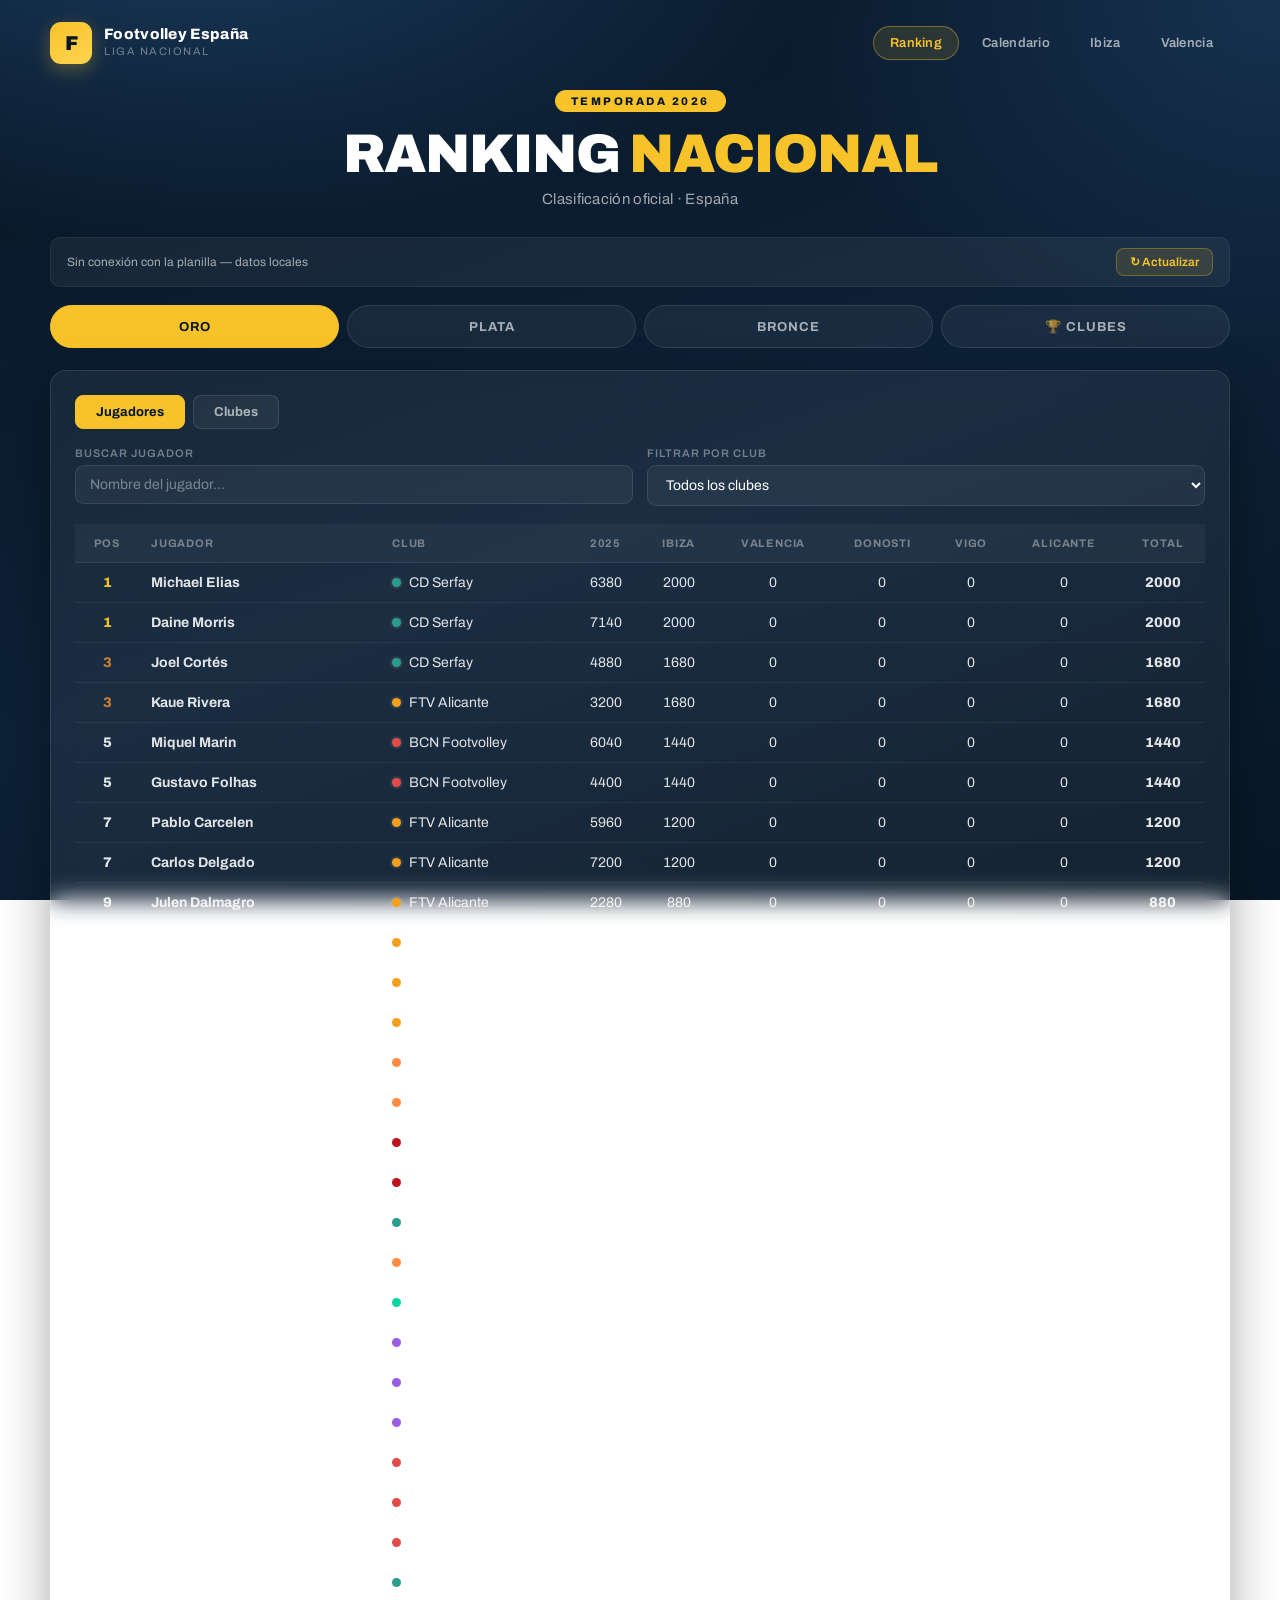
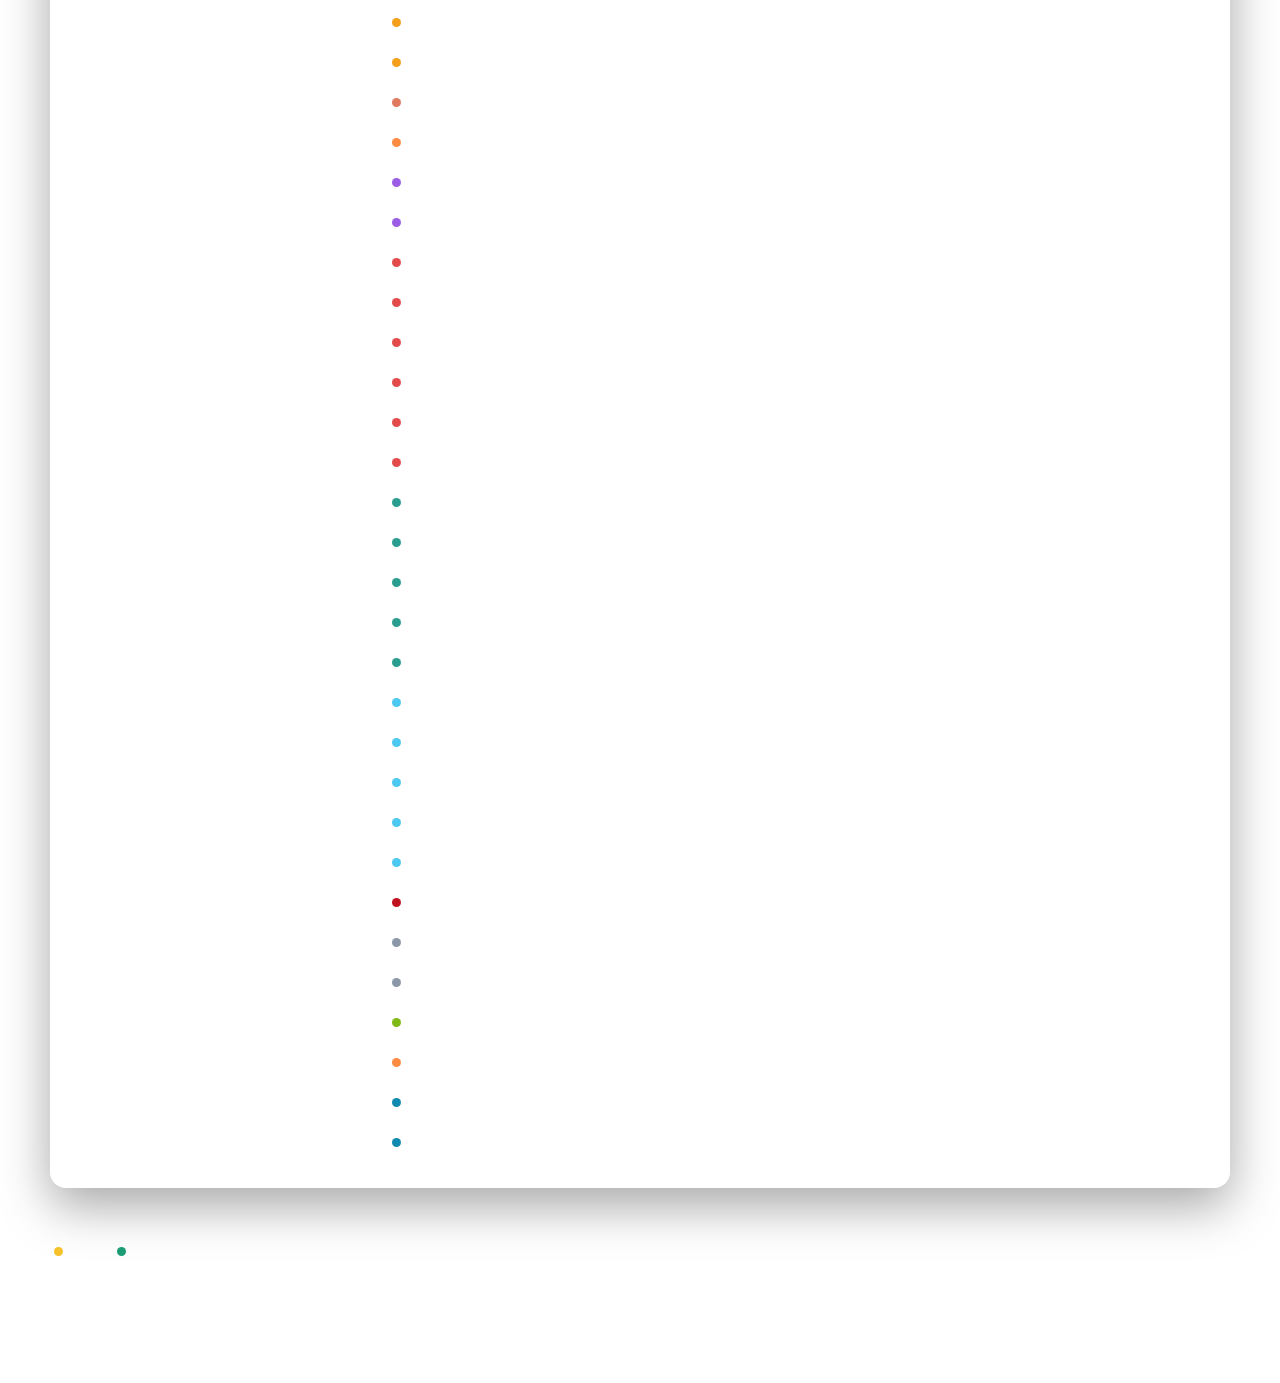
==== index.html @ 0c23dee2 "Add files via upload" ====
<!DOCTYPE html>
<html lang="es">
<head>
    <meta charset="UTF-8">
    <meta name="viewport" content="width=device-width, initial-scale=1.0">
    <title>Ranking 2026 · Liga Nacional de Footvolley España</title>
    <meta name="description" content="Ranking oficial 2026 de la Liga Nacional de Footvolley España. Categorías Oro, Plata, Bronce y Femenino, por jugador y por club.">

    <link rel="icon" type="image/svg+xml" href="favicon.svg">

    <!-- Open Graph / compartilhamento (WhatsApp, redes) -->
    <meta property="og:type" content="website">
    <meta property="og:site_name" content="Liga Nacional de Footvolley España">
    <meta property="og:title" content="Ranking 2026 · Liga Nacional de Footvolley España">
    <meta property="og:description" content="Clasificación nacional 2026 — Oro, Plata, Bronce y Femenino.">
    <meta property="og:url" content="https://ranking-footvolley-espana.vercel.app/">
    <meta property="og:image" content="https://ranking-footvolley-espana.vercel.app/logo.png">
    <meta name="twitter:card" content="summary_large_image">

    <link rel="stylesheet" href="styles.css">
    <style>
        .hidden { display: none !important; }
        tr.sube { background: rgba(29,158,117,0.10); }
        tr.sube td.pos::after { content: ' ↑'; color: #8fe3c6; font-size: 0.8em; }
    </style>

    <!-- Google Analytics (GA4): troque G-XXXXXXXXXX pelo seu ID e descomente
    <script async src="https://www.googletagmanager.com/gtag/js?id=G-XXXXXXXXXX"></script>
    <script>window.dataLayer=window.dataLayer||[];function gtag(){dataLayer.push(arguments);}gtag('js',new Date());gtag('config','G-XXXXXXXXXX');</script>
    -->
</head>
<body>
    <div class="container">

        <div class="topbar">
            <a href="index.html" class="brand">
                <img src="logo.png" alt="Footvolley España" onerror="this.outerHTML='<span class=\'brand-mark\'>F</span>'">
                <span class="brand-text"><b>Footvolley España</b><span>Liga Nacional</span></span>
            </a>
            <nav class="nav">
                <a href="index.html" class="active">Ranking</a>
                <a href="calendario.html">Calendario</a>
                <a href="etapa_ibiza.html">Ibiza</a>
                <a href="etapa_alboraya.html">Valencia</a>
            </nav>
        </div>

        <div class="hero">
            <span class="eyebrow">Temporada 2026</span>
            <h1>Ranking <span class="accent">Nacional</span></h1>
            <p class="sub">Clasificación oficial · España</p>
        </div>

        <div class="update-bar">
            <span id="last-update">Cargando datos…</span>
            <button class="refresh-btn" onclick="loadData()">↻ Actualizar</button>
        </div>

        <div class="tabs">
            <button class="tab active" data-category="oro">Oro</button>
            <button class="tab" data-category="plata">Plata</button>
            <button class="tab" data-category="bronce">Bronce</button>
            <button class="tab" data-category="clubes">🏆 Clubes</button>
        </div>

        <div class="card">
            <div class="view-toggle">
                <button class="view-btn active" data-view="players">Jugadores</button>
                <button class="view-btn" data-view="clubs">Clubes</button>
            </div>

            <div class="filters" id="player-filters">
                <div class="filter-group">
                    <label>Buscar jugador</label>
                    <input type="text" id="search-player" class="input" placeholder="Nombre del jugador...">
                </div>
                <div class="filter-group">
                    <label>Filtrar por club</label>
                    <select id="filter-club" class="input"><option value="">Todos los clubes</option></select>
                </div>
            </div>

            <div id="players-view" style="overflow-x:auto;">
                <table class="rank-table" id="ranking-table">
                    <thead>
                        <tr>
                            <th class="num">Pos</th>
                            <th class="sortable" data-sort="name">Jugador</th>
                            <th class="sortable" data-sort="club">Club</th>
                            <th class="sortable num" data-sort="points_2025">2025</th>
                            <th class="sortable num etapa-col" data-sort="etapa_1">Ibiza</th>
                            <th class="sortable num etapa-col" data-sort="etapa_2">Valencia</th>
                            <th class="sortable num etapa-col" data-sort="etapa_3">Donosti</th>
                            <th class="sortable num etapa-col" data-sort="etapa_4">Vigo</th>
                            <th class="sortable num etapa-col" data-sort="etapa_5">Alicante</th>
                            <th class="sortable num" data-sort="total">Total</th>
                        </tr>
                    </thead>
                    <tbody id="ranking-body"></tbody>
                </table>
                <div id="no-results" class="empty-note hidden">No se encontraron resultados</div>
            </div>

            <div id="clubs-view" class="hidden"><div id="clubs-list"></div></div>

            <div id="campeon-view" style="display:none;">
                <div class="format-note">🏆 <b>Clasificación de Clubes 2026</b> · El campeón absoluto queda <b>exento de cuota</b> la próxima temporada.</div>
                <div id="campeon-content" style="overflow-x:auto;"></div>
                <div class="format-note" style="margin-top:14px;font-size:12px;">
                    <b>Puntuación:</b> 1) los 3 mejores jugadores por club y categoría · 2) MVP de cada etapa: 880 pts · 3) club con mayor participación femenina: 740 pts.
                </div>
            </div>

            <div id="historia-view" style="display:none;">
                <div class="format-note">📁 <b>Ranking Histórico 2025</b> · Temporada encerrada, solo para consulta.</div>
                <div id="historia-tabs" style="display:flex; gap:8px; margin-bottom:16px; flex-wrap:wrap;"></div>
                <div id="historia-content" style="overflow-x:auto;"></div>
            </div>
        </div>
    </div>

    <footer class="site-footer">
        <div class="legend">
            <span><span class="club-dot" style="background:var(--gold)"></span> Top 3</span>
            <span><span class="club-dot" style="background:#1d9e75"></span> Zona de ascenso ↑</span>
            <span><b>Total</b> = mejores resultados de la temporada 2026</span>
        </div>
        <div><b>Ascensos:</b> en Plata suben los 6 primeros a Oro · en Bronce suben los 8 primeros a Plata.</div>
        <div><b>Desempate:</b> a igualdad de puntos se ordena por total acumulado de la temporada.</div>
        Liga Nacional de Footvolley España · Temporada 2026
        · <a href="#" onclick="openHistoria(); return false;" style="color:var(--faint);text-decoration:underline;">Ranking histórico 2025</a>
    </footer>

    <script src="liga.js"></script>
    <script>
        let rankingData = {}, rankingData2025 = {};
        let currentCategory = 'oro', currentView = 'players';
        let currentSort = { field: 'total', ascending: false };

        // Histórico 2025 — temporada encerrada, lido do arquivo local (fixo e confiável)
        fetch('ranking_data_2025.json').then(r => r.json()).then(d => { rankingData2025 = d; }).catch(() => { rankingData2025 = {}; });

        // Cuántos suben de categoría (zona de promoción destacada)
        const SUBEN = { oro: 0, plata: 6, bronce: 8, femenino: 0 };

        // ============================================================
        // CLASIFICACIÓN DE CLUBES 2026 — bônus manuais (editar aqui)
        //  • mvp: um item por etapa. Cada MVP da 880 pts ao seu clube.
        //  • femClub: clube com maior participación femenina (740 pts).
        // O nome do clube deve ser EXATAMENTE igual ao do ranking.
        // ============================================================
        const CLUB_BONUS = {
            mvp: [
                { etapa: 'Ibiza',    club: 'CD Serfay' },     // MVP: Daine Morris
                { etapa: 'Valencia', club: 'FTV Alicante' },  // MVP: Kaue Rivera
            ],
            femClub: '' // sin participación femenina todavía
        };

        // ============================================================
        // URLs do Google Sheets (CSV publicado) — um gid por aba.
        // Para atualizar o ranking: basta editar a planilha publicada.
        // ============================================================
        const RANKING_URLS = {
            oro:    'https://docs.google.com/spreadsheets/d/e/2PACX-1vTMUZDOF0F4IDNirZtclyAjBizlblxKKEXin0mf7K7ziReAVSEVlCnO_tZVEaI6USxJ1HDZnssuDt9I/pub?gid=0&single=true&output=csv',
            plata:  'https://docs.google.com/spreadsheets/d/e/2PACX-1vTMUZDOF0F4IDNirZtclyAjBizlblxKKEXin0mf7K7ziReAVSEVlCnO_tZVEaI6USxJ1HDZnssuDt9I/pub?gid=875231887&single=true&output=csv',
            bronce: 'https://docs.google.com/spreadsheets/d/e/2PACX-1vTMUZDOF0F4IDNirZtclyAjBizlblxKKEXin0mf7K7ziReAVSEVlCnO_tZVEaI6USxJ1HDZnssuDt9I/pub?gid=581412827&single=true&output=csv'
        };

        const num = v => { v = (v || '').toString().replace(/[^\d.-]/g, ''); return v ? parseFloat(v) : 0; };

        // CSV de uma categoria -> lista de jogadores (usa splitLine de liga.js)
        function csvToPlayers(text) {
            const lines = text.split(/\r?\n/);
            const hi = lines.findIndex(l => splitLine(l).some(c => c.toLowerCase() === 'jugador'));
            if (hi === -1) return [];
            const head = splitLine(lines[hi]);
            const col = n => head.findIndex(h => h.toLowerCase() === n.toLowerCase());
            const ci = {
                name: col('Jugador'), club: col('Club'),
                p25: head.findIndex(h => /puntos/i.test(h)),
                e1: col('I Etapa'), e2: col('II Etapa'), e3: col('III Etapa'),
                e4: col('IV Etapa'), e5: col('V Etapa'), total: col('Total')
            };
            const players = [];
            for (let i = hi + 1; i < lines.length; i++) {
                const r = splitLine(lines[i]);
                const name = (r[ci.name] || '').trim();
                if (!name) continue;
                const et = [ci.e1, ci.e2, ci.e3, ci.e4, ci.e5].map(c => c >= 0 ? num(r[c]) : 0);
                let total = ci.total >= 0 ? num(r[ci.total]) : 0;
                if (!total) total = et.reduce((a, b) => a + b, 0);
                players.push({
                    name, club: (r[ci.club] || '').trim(),
                    points_2025: ci.p25 >= 0 ? num(r[ci.p25]) : 0,
                    etapa_1: et[0], etapa_2: et[1], etapa_3: et[2], etapa_4: et[3], etapa_5: et[4],
                    total
                });
            }
            players.sort((a, b) => b.total - a.total);
            players.forEach((p, i) => p.position = i + 1);
            return players;
        }

        // Ranking de clubes (só pontos das etapas 2026, via Total)
        function buildClubs(players) {
            const map = {};
            players.forEach(p => {
                if (!p.club) return;
                (map[p.club] = map[p.club] || { name: p.club, points: 0, players: 0 });
                map[p.club].points += p.total; map[p.club].players += 1;
            });
            const arr = Object.values(map).sort((a, b) => b.points - a.points);
            arr.forEach((c, i) => c.position = i + 1);
            return arr;
        }

        async function loadData() {
            const upd = document.getElementById('last-update');
            upd.textContent = 'Actualizando…';
            const local = await fetch('ranking_data.json').then(r => r.json()).catch(() => ({}));
            const data = { club_rankings: {} };
            // Femenino: do arquivo local (sem etapa nesta temporada)
            data.femenino = local.femenino || [];
            data.club_rankings.femenino = (local.club_rankings || {}).femenino || [];

            const cats = Object.keys(RANKING_URLS);
            const res = await Promise.all(cats.map(cat =>
                fetch(RANKING_URLS[cat]).then(r => r.text())
                    .then(txt => ({ cat, players: csvToPlayers(txt) }))
                    .catch(() => ({ cat, players: null }))
            ));
            res.forEach(({ cat, players }) => {
                if (players && players.length) {
                    data[cat] = players;
                    data.club_rankings[cat] = buildClubs(players);
                } else { // fallback ao JSON local se a planilha falhar
                    data[cat] = local[cat] || [];
                    data.club_rankings[cat] = (local.club_rankings || {})[cat] || [];
                }
            });

            rankingData = data;
            if (currentCategory === 'clubes') showCampeon();
            else if (currentCategory !== 'historia') updateView();
            const allFailed = res.every(r => !r.players);
            upd.textContent = allFailed
                ? 'Sin conexión con la planilla — datos locales'
                : 'Actualizado: ' + new Date().toLocaleTimeString('es-ES', { hour: '2-digit', minute: '2-digit' });
        }

        loadData(); // carrega uma vez ao abrir; use ↻ para forçar atualización

        document.querySelectorAll('.tab').forEach(tab => {
            tab.addEventListener('click', () => {
                document.querySelectorAll('.tab').forEach(t => t.classList.remove('active'));
                tab.classList.add('active');
                currentCategory = tab.dataset.category;
                document.getElementById('historia-view').style.display = 'none';
                if (currentCategory === 'clubes') { showCampeon(); }
                else {
                    document.getElementById('campeon-view').style.display = 'none';
                    document.querySelector('.view-toggle').style.display = 'flex';
                    updateView();
                }
            });
        });

        document.querySelectorAll('.view-btn').forEach(btn => {
            btn.addEventListener('click', () => {
                document.querySelectorAll('.view-btn').forEach(b => b.classList.remove('active'));
                btn.classList.add('active');
                currentView = btn.dataset.view;
                updateView();
            });
        });

        document.getElementById('search-player').addEventListener('input', updatePlayersView);
        document.getElementById('filter-club').addEventListener('change', updatePlayersView);
        document.querySelectorAll('th.sortable').forEach(th => {
            th.addEventListener('click', () => {
                const f = th.dataset.sort;
                if (currentSort.field === f) currentSort.ascending = !currentSort.ascending;
                else { currentSort.field = f; currentSort.ascending = false; }
                updatePlayersView();
            });
        });

        function updateView() {
            document.getElementById('historia-view').style.display = 'none';
            document.getElementById('campeon-view').style.display = 'none';
            if (currentView === 'players') {
                document.getElementById('players-view').classList.remove('hidden');
                document.getElementById('clubs-view').classList.add('hidden');
                document.getElementById('player-filters').style.display = 'flex';
                updateClubFilter(); updatePlayersView();
            } else {
                document.getElementById('players-view').classList.add('hidden');
                document.getElementById('clubs-view').classList.remove('hidden');
                document.getElementById('player-filters').style.display = 'none';
                updateClubsView();
            }
        }

        function updateClubFilter() {
            const select = document.getElementById('filter-club');
            const clubs = [...new Set(rankingData[currentCategory].map(p => p.club))].filter(Boolean).sort();
            select.innerHTML = '<option value="">Todos los clubes</option>' +
                clubs.map(c => `<option value="${c}">${c}</option>`).join('');
        }

        function updatePlayersView() {
            const tbody = document.getElementById('ranking-body');
            const term = document.getElementById('search-player').value.toLowerCase();
            const clubF = document.getElementById('filter-club').value;
            let players = [...rankingData[currentCategory]].filter(p =>
                p.name.toLowerCase().includes(term) && (!clubF || p.club === clubF));
            players.sort((a, b) => {
                let av = a[currentSort.field], bv = b[currentSort.field];
                if (typeof av === 'string') { av = av.toLowerCase(); bv = bv.toLowerCase(); }
                return currentSort.ascending ? (av > bv ? 1 : -1) : (av < bv ? 1 : -1);
            });
            const noRes = document.getElementById('no-results');
            if (!players.length) { tbody.innerHTML = ''; noRes.classList.remove('hidden'); return; }
            noRes.classList.add('hidden');
            // ranking real por Total (empatados dividem posição: 1,1,1,1,5...)
            const rankMap = new Map();
            let lastTotal = null, lastRank = 0;
            [...rankingData[currentCategory]].sort((a, b) => b.total - a.total)
                .forEach((p, i) => {
                    if (p.total !== lastTotal) { lastRank = i + 1; lastTotal = p.total; }
                    rankMap.set(p, lastRank);
                });
            const cut = SUBEN[currentCategory] || 0;
            tbody.innerHTML = players.map((p) => {
                const rank = rankMap.get(p) || 0;
                const pc = rank <= 3 ? `p${rank}` : '';
                const sube = cut && rank <= cut ? ' sube' : '';
                return `<tr class="${sube.trim()}">
                    <td class="num pos ${pc}">${rank}</td>
                    <td><strong>${p.name}</strong></td>
                    <td>${clubDot(p.club)}</td>
                    <td class="num">${p.points_2025 || 0}</td>
                    <td class="num etapa-col">${p.etapa_1 || 0}</td>
                    <td class="num etapa-col">${p.etapa_2 || 0}</td>
                    <td class="num etapa-col">${p.etapa_3 || 0}</td>
                    <td class="num etapa-col">${p.etapa_4 || 0}</td>
                    <td class="num etapa-col">${p.etapa_5 || 0}</td>
                    <td class="num total-pts">${p.total}</td>
                </tr>`;
            }).join('');
        }

        function updateClubsView() {
            const list = document.getElementById('clubs-list');
            const clubs = rankingData.club_rankings[currentCategory] || [];
            list.innerHTML = clubs.map((c, i) => {
                const top = i < 3 ? `top${i+1}` : '';
                return `<div class="club-card ${top}" style="border-left-color:${clubColor(c.name)}">
                    <div class="club-rank">${c.position}</div>
                    <div class="club-info"><b>${c.name}</b><span>${c.players} jugador${c.players===1?'':'es'}</span></div>
                    <div class="club-pts"><b>${c.points}</b><span>puntos</span></div>
                </div>`;
            }).join('');
        }

        // ===== Clasificación de Clubes 2026 (por etapa) =====
        const ETAPAS = [
            { key: 'etapa_1', label: 'Ibiza' },
            { key: 'etapa_2', label: 'Valencia' },
            { key: 'etapa_3', label: 'Donosti' },
            { key: 'etapa_4', label: 'Vigo' },
            { key: 'etapa_5', label: 'Alicante' }
        ];

        function computeClubChampionship() {
            const cats = ['oro', 'plata', 'bronce'];
            const clubs = {};
            const ensure = c => (clubs[c] = clubs[c] || {
                name: c, etapas: { etapa_1: 0, etapa_2: 0, etapa_3: 0, etapa_4: 0, etapa_5: 0 }, mvp: 0, fem: 0, total: 0
            });
            // Para cada etapa: los 3 mejores del club en cada categoría (según esa etapa) y se suman
            ETAPAS.forEach(e => {
                cats.forEach(cat => {
                    const byClub = {};
                    (rankingData[cat] || []).forEach(p => {
                        if (!p.club) return;
                        (byClub[p.club] = byClub[p.club] || []).push(p);
                    });
                    Object.entries(byClub).forEach(([club, arr]) => {
                        const top3 = arr.slice()
                            .sort((a, b) => (b[e.key] || 0) - (a[e.key] || 0))
                            .slice(0, 3)
                            .reduce((s, p) => s + (p[e.key] || 0), 0);
                        ensure(club).etapas[e.key] += top3;
                    });
                });
            });
            // MVP de cada etapa -> 880 · mayor participación femenina -> 740
            (CLUB_BONUS.mvp || []).forEach(m => { if (m && m.club) ensure(m.club).mvp += 880; });
            if (CLUB_BONUS.femClub) ensure(CLUB_BONUS.femClub).fem += 740;

            const arr = Object.values(clubs);
            arr.forEach(c => {
                c.total = ETAPAS.reduce((s, e) => s + c.etapas[e.key], 0) + c.mvp + c.fem;
            });
            arr.sort((a, b) => b.total - a.total);
            let lt = null, lr = 0;
            arr.forEach((c, i) => { if (c.total !== lt) { lr = i + 1; lt = c.total; } c.position = lr; });
            return arr;
        }

        function showCampeon() {
            document.getElementById('players-view').classList.add('hidden');
            document.getElementById('clubs-view').classList.add('hidden');
            document.getElementById('historia-view').style.display = 'none';
            document.querySelector('.view-toggle').style.display = 'none';
            document.getElementById('player-filters').style.display = 'none';
            document.getElementById('campeon-view').style.display = 'block';

            const clubs = computeClubChampionship();
            const el = document.getElementById('campeon-content');
            if (!clubs.length) { el.innerHTML = '<div class="empty-note">Datos no disponibles.</div>'; return; }
            const etHead = ETAPAS.map(e => `<th class="num etapa-col">${e.label}</th>`).join('');
            el.innerHTML = `<table class="rank-table">
                <thead><tr>
                    <th class="num">Pos</th><th>Club</th>
                    ${etHead}
                    <th class="num etapa-col">MVP</th><th class="num etapa-col">Fem</th><th class="num">Total</th>
                </tr></thead>
                <tbody>${clubs.map(c => `<tr class="${c.position === 1 ? 'sube' : ''}">
                    <td class="num pos ${c.position <= 3 ? 'p' + c.position : ''}">${c.position}</td>
                    <td>${clubDot(c.name)}${c.position === 1 ? ' 👑' : ''}</td>
                    ${ETAPAS.map(e => `<td class="num etapa-col">${c.etapas[e.key] || 0}</td>`).join('')}
                    <td class="num etapa-col">${c.mvp || 0}</td>
                    <td class="num etapa-col">${c.fem || 0}</td>
                    <td class="num total-pts">${c.total}</td>
                </tr>`).join('')}</tbody></table>`;
        }

        let historiaCat = 'oro';

        // Abre o histórico 2025 (a partir do link no rodapé) e rola até ele
        function openHistoria() {
            document.querySelectorAll('.tabs .tab').forEach(t => t.classList.remove('active'));
            currentCategory = 'historia';
            showHistoria();
            document.querySelector('.card').scrollIntoView({ behavior: 'smooth', block: 'start' });
        }

        function showHistoria() {
            document.getElementById('players-view').classList.add('hidden');
            document.getElementById('clubs-view').classList.add('hidden');
            document.querySelector('.view-toggle').style.display = 'none';
            document.getElementById('player-filters').style.display = 'none';
            document.getElementById('historia-view').style.display = 'block';
            const cats = ['oro','plata','bronce','femenino'];
            document.getElementById('historia-tabs').innerHTML = cats.map(c =>
                `<button class="tab ${c===historiaCat?'active':''}" style="flex:0 0 auto;min-width:0;" onclick="renderHistoria('${c}', this)">${c}</button>`).join('');
            renderHistoria(historiaCat);
        }
        function renderHistoria(cat) {
            historiaCat = cat;
            document.querySelectorAll('#historia-tabs .tab').forEach(b =>
                b.classList.toggle('active', b.textContent === cat));
            const data = (rankingData2025 && rankingData2025[cat]) || [];
            const el = document.getElementById('historia-content');
            if (!data.length) { el.innerHTML = '<div class="empty-note">Datos de 2025 no disponibles.</div>'; return; }
            const hRank = new Map();
            let lt = null, lr = 0;
            [...data].sort((a, b) => b.total - a.total)
                .forEach((p, i) => { if (p.total !== lt) { lr = i + 1; lt = p.total; } hRank.set(p, lr); });
            el.innerHTML = `<table class="rank-table">
                <thead><tr><th class="num">Pos</th><th>Jugador</th><th>Club</th><th class="num">Total 2025</th></tr></thead>
                <tbody>${data.map((p)=>{const rk=hRank.get(p)||0;return `<tr>
                    <td class="num pos ${rk<=3?'p'+rk:''}">${rk}</td>
                    <td><strong>${p.name}</strong></td>
                    <td>${clubDot(p.club)}</td>
                    <td class="num total-pts">${p.total}</td>
                </tr>`;}).join('')}</tbody></table>`;
        }
    </script>
</body>
</html>
---- styles.css ----
/* ============================================================
   LIGA NACIONAL DE FOOTVOLLEY ESPAÑA — Design System
   Identidade única: marinho profundo + dorado · tipografia Archivo
   ============================================================ */

@import url('https://fonts.googleapis.com/css2?family=Archivo:wght@400;500;600;700;800;900&display=swap');

:root {
    --navy-900: #081726;
    --navy-800: #0d2137;
    --navy-700: #14304d;
    --navy-600: #1c3e63;
    --line:     rgba(255,255,255,0.10);
    --line-2:   rgba(255,255,255,0.06);

    --gold:      #f8c32a;
    --gold-2:    #ffd451;
    --gold-soft: rgba(248,195,42,0.12);
    --green:     #1d9e75;
    --bronze:    #cd7f32;
    --silver:    #c8ced6;
    --red:       #e24b4a;

    --text:  #ffffff;
    --muted: rgba(255,255,255,0.62);
    --faint: rgba(255,255,255,0.40);

    --card:  rgba(255,255,255,0.055);
    --card-2:rgba(255,255,255,0.08);

    --radius: 16px;
    --radius-sm: 10px;
    --shadow: 0 18px 50px rgba(0,0,0,0.35);
    --maxw: 1180px;

    --font: 'Archivo', -apple-system, BlinkMacSystemFont, 'Segoe UI', sans-serif;
}

* { margin: 0; padding: 0; box-sizing: border-box; }

body {
    font-family: var(--font);
    color: var(--text);
    min-height: 100vh;
    padding: 22px;
    background:
        radial-gradient(1200px 600px at 15% -10%, #1a3a5c 0%, transparent 55%),
        radial-gradient(1000px 700px at 100% 0%, #16314f 0%, transparent 50%),
        linear-gradient(160deg, var(--navy-900) 0%, var(--navy-800) 55%, var(--navy-900) 100%);
    background-attachment: fixed;
    -webkit-font-smoothing: antialiased;
    font-variant-numeric: tabular-nums;
}

.container { max-width: var(--maxw); margin: 0 auto; }

a { color: inherit; }

/* ---------- HEADER / NAV ---------- */
.topbar {
    display: flex; align-items: center; justify-content: space-between;
    gap: 16px; margin-bottom: 26px; flex-wrap: wrap;
}
.brand { display: flex; align-items: center; gap: 12px; text-decoration: none; }
.brand img { height: 46px; width: auto; display: block; }
.brand .brand-mark {
    width: 42px; height: 42px; border-radius: 11px;
    background: linear-gradient(150deg, var(--gold) 0%, var(--gold-2) 100%);
    display: flex; align-items: center; justify-content: center;
    color: var(--navy-900); font-weight: 900; font-size: 20px;
    box-shadow: 0 6px 18px rgba(248,195,42,0.3);
}
.brand-text { line-height: 1.05; }
.brand-text b { font-weight: 800; font-size: 15px; letter-spacing: 0.3px; display: block; }
.brand-text span { font-size: 11px; color: var(--faint); letter-spacing: 1.5px; text-transform: uppercase; }

.nav { display: flex; gap: 6px; flex-wrap: wrap; }
.nav a {
    text-decoration: none; color: var(--muted); font-size: 13px; font-weight: 600;
    padding: 9px 16px; border-radius: 30px; border: 1px solid transparent;
    transition: all 0.2s; letter-spacing: 0.3px;
}
.nav a:hover { color: var(--text); background: var(--card); }
.nav a.active { color: var(--gold); border-color: rgba(248,195,42,0.4); background: var(--gold-soft); }

/* ---------- HERO ---------- */
.hero { text-align: center; margin-bottom: 30px; }
.hero .eyebrow {
    display: inline-block; background: var(--gold); color: var(--navy-900);
    font-size: 11px; font-weight: 800; letter-spacing: 2.5px; text-transform: uppercase;
    padding: 5px 16px; border-radius: 30px; margin-bottom: 14px;
}
.hero h1 {
    font-size: clamp(2rem, 6vw, 3.4rem); font-weight: 900; line-height: 1.02;
    letter-spacing: -1px; text-transform: uppercase;
}
.hero h1 .accent { color: var(--gold); }
.hero .sub { color: var(--muted); font-size: 15px; margin-top: 10px; letter-spacing: 0.3px; }

/* live / status badge */
.status-badge {
    display: inline-flex; align-items: center; gap: 7px; margin-top: 14px;
    font-size: 12px; padding: 5px 14px; border-radius: 30px; font-weight: 600;
    border: 1px solid var(--line);
}
.status-badge.live   { background: rgba(226,75,74,0.18); border-color: rgba(226,75,74,0.5); color: #f6a3a3; }
.status-badge.done   { background: rgba(29,158,117,0.16); border-color: rgba(29,158,117,0.5); color: #8fe3c6; }
.status-badge.soon   { background: var(--card); color: var(--muted); }
.live-dot { width: 7px; height: 7px; border-radius: 50%; background: var(--red); animation: pulse 1.4s infinite; }
@keyframes pulse { 0%,100% { opacity: 1; transform: scale(1);} 50% { opacity: .35; transform: scale(.8);} }

/* ---------- TABS ---------- */
.tabs { display: flex; gap: 8px; margin-bottom: 22px; flex-wrap: wrap; }
.tab {
    flex: 1; min-width: 110px; padding: 13px 18px; cursor: pointer;
    background: var(--card); border: 1px solid var(--line); border-radius: 30px;
    color: var(--muted); font-family: var(--font); font-size: 13px; font-weight: 700;
    letter-spacing: 1px; text-transform: uppercase; transition: all 0.2s;
}
.tab:hover { background: var(--card-2); color: var(--text); }
.tab.active { background: var(--gold); border-color: var(--gold); color: var(--navy-900); }
.tab.ghost { flex: 0 0 auto; min-width: 0; opacity: 0.7; font-size: 12px; }

/* ---------- CARD ---------- */
.card {
    background: var(--card); backdrop-filter: blur(12px);
    border: 1px solid var(--line); border-radius: var(--radius);
    padding: 24px; margin-bottom: 18px; box-shadow: var(--shadow);
}

/* ---------- UPDATE BAR ---------- */
.update-bar {
    display: flex; align-items: center; justify-content: space-between; gap: 10px;
    flex-wrap: wrap; background: var(--card); border: 1px solid var(--line-2);
    border-radius: var(--radius-sm); padding: 10px 16px; margin-bottom: 18px;
    font-size: 12px; color: var(--muted);
}
.refresh-btn {
    background: var(--gold-soft); border: 1px solid rgba(248,195,42,0.3); color: var(--gold);
    font-family: var(--font); font-size: 12px; font-weight: 600; padding: 6px 13px;
    border-radius: 8px; cursor: pointer; transition: background 0.2s;
}
.refresh-btn:hover { background: rgba(248,195,42,0.22); }

/* ---------- VIEW TOGGLE + FILTERS ---------- */
.view-toggle { display: flex; gap: 8px; margin-bottom: 18px; }
.view-btn {
    padding: 9px 20px; background: var(--card); border: 1px solid var(--line);
    border-radius: 8px; cursor: pointer; color: var(--muted);
    font-family: var(--font); font-weight: 700; font-size: 13px; transition: all 0.2s;
}
.view-btn.active { background: var(--gold); color: var(--navy-900); border-color: var(--gold); }

.filters { display: flex; gap: 14px; margin-bottom: 18px; flex-wrap: wrap; }
.filter-group { flex: 1; min-width: 200px; }
.filter-group label {
    display: block; margin-bottom: 6px; color: var(--faint);
    font-weight: 600; font-size: 11px; letter-spacing: 1px; text-transform: uppercase;
}
.input, select.input, input.input {
    width: 100%; padding: 11px 14px; border: 1px solid var(--line);
    background: rgba(255,255,255,0.05); color: var(--text);
    border-radius: 9px; font-size: 14px; font-family: var(--font); transition: border-color 0.2s;
}
.input::placeholder { color: var(--faint); }
.input:focus { outline: none; border-color: var(--gold); }
select.input option { background: var(--navy-800); }

/* ---------- RANKING TABLE ---------- */
.rank-table { width: 100%; border-collapse: collapse; }
.rank-table thead th {
    background: rgba(255,255,255,0.04); color: var(--faint); text-align: left;
    padding: 13px 12px; font-size: 11px; font-weight: 700; letter-spacing: 0.8px;
    text-transform: uppercase; position: sticky; top: 0; z-index: 5;
    border-bottom: 1px solid var(--line);
}
.rank-table thead th.sortable { cursor: pointer; user-select: none; }
.rank-table thead th.sortable:hover { color: var(--gold); }
.rank-table thead th.num, .rank-table tbody td.num { text-align: center; }
.rank-table tbody td {
    padding: 12px; font-size: 14px; color: rgba(255,255,255,0.88);
    border-bottom: 1px solid var(--line-2);
}
.rank-table tbody tr:hover { background: rgba(255,255,255,0.035); }
.pos { font-weight: 800; color: var(--muted); }
.pos.p1 { color: var(--gold); } .pos.p2 { color: var(--silver); } .pos.p3 { color: var(--bronze); }
.total-pts { font-weight: 800; color: var(--gold); }
.club-cell { display: inline-flex; align-items: center; gap: 8px; }
.club-dot { width: 9px; height: 9px; border-radius: 50%; flex: none; box-shadow: 0 0 0 2px rgba(255,255,255,0.08); }

/* ---------- CLUB CARDS ---------- */
.club-card {
    display: flex; align-items: center; gap: 16px;
    background: var(--card); border: 1px solid var(--line); border-left-width: 4px;
    border-radius: 12px; padding: 16px 20px; margin-bottom: 12px; transition: transform 0.2s;
}
.club-card:hover { transform: translateX(3px); }
.club-rank {
    font-size: 22px; font-weight: 900; min-width: 38px; text-align: center; color: var(--faint);
}
.club-card.top1 .club-rank { color: var(--gold); }
.club-card.top2 .club-rank { color: var(--silver); }
.club-card.top3 .club-rank { color: var(--bronze); }
.club-info { flex: 1; }
.club-info b { font-size: 16px; font-weight: 800; display: block; }
.club-info span { font-size: 12px; color: var(--faint); }
.club-pts { text-align: right; }
.club-pts b { font-size: 18px; font-weight: 800; color: var(--gold); display: block; }
.club-pts span { font-size: 11px; color: var(--faint); }

/* ---------- ETAPA: GROUPS ---------- */
.section-title {
    font-size: 13px; font-weight: 800; color: var(--gold); letter-spacing: 1.5px;
    text-transform: uppercase; margin: 4px 0 14px;
    display: flex; align-items: center; gap: 10px;
}
.section-title::after { content: ''; flex: 1; height: 1px; background: var(--line); }

.groups-grid { display: grid; grid-template-columns: repeat(auto-fit, minmax(320px, 1fr)); gap: 16px; }
.group-card { background: var(--card); border: 1px solid var(--line); border-radius: 14px; overflow: hidden; }
.group-head {
    background: linear-gradient(100deg, var(--gold) 0%, var(--gold-2) 100%); color: var(--navy-900);
    padding: 11px 18px; font-weight: 800; font-size: 13px; letter-spacing: 1.2px; text-transform: uppercase;
}
.group-body { padding: 16px 18px; }
.sub-label { font-size: 10px; letter-spacing: 1.5px; color: var(--faint); text-transform: uppercase; margin-bottom: 8px; }

.standings { width: 100%; border-collapse: collapse; font-size: 12.5px; margin-bottom: 6px; }
.standings thead tr { background: rgba(255,255,255,0.05); }
.standings th { padding: 7px 9px; text-align: center; color: var(--faint); font-weight: 600; font-size: 10.5px; }
.standings th:first-child { text-align: left; border-radius: 6px 0 0 6px; }
.standings th:last-child { border-radius: 0 6px 6px 0; }
.standings td { padding: 8px 9px; text-align: center; color: rgba(255,255,255,0.85); border-bottom: 1px solid var(--line-2); }
.standings td:first-child { text-align: left; }
.standings tr:last-child td { border-bottom: none; }
.team-rank {
    display: inline-flex; align-items: center; justify-content: center; width: 19px; height: 19px;
    border-radius: 50%; font-size: 10.5px; font-weight: 800; margin-right: 7px;
    background: rgba(255,255,255,0.08); color: var(--faint);
}
.team-rank.r1 { background: var(--gold); color: var(--navy-900); }
.team-rank.r2 { background: rgba(255,255,255,0.25); color: #fff; }
.team-rank.r3 { background: var(--bronze); color: #fff; }
.qdot { display: inline-block; width: 5px; height: 5px; border-radius: 50%; margin-left: 5px; vertical-align: middle; }
.qdot.q { background: var(--green); } .qdot.q3 { background: var(--gold); } .qdot.n { background: rgba(255,255,255,0.2); }

.match {
    display: flex; align-items: center; gap: 7px; padding: 7px 0; font-size: 12.5px;
    border-bottom: 1px solid var(--line-2);
}
.match:last-child { border-bottom: none; }
.match .nm { flex: 1; min-width: 0; white-space: nowrap; overflow: hidden; text-overflow: ellipsis; color: rgba(255,255,255,0.9); }
.match .nm.right { text-align: right; }
.match .x { color: var(--faint); font-size: 10px; }
.score { display: flex; gap: 3px; }
.score .b {
    width: 27px; height: 25px; border-radius: 6px; display: flex; align-items: center; justify-content: center;
    font-size: 12.5px; font-weight: 700; background: rgba(255,255,255,0.07);
    border: 1px solid var(--line); color: var(--muted);
}
.score .b.win { background: var(--green); border-color: var(--green); color: #fff; }

/* ---------- BRACKET TREE (árvore conectada) ---------- */
.format-note {
    background: var(--gold-soft); border: 1px solid rgba(248,195,42,0.22); border-radius: 10px;
    padding: 12px 16px; font-size: 12.5px; color: rgba(255,255,255,0.78); line-height: 1.55;
    margin-bottom: 18px;
}
.format-note b { color: var(--gold); }

.pre-round { margin-bottom: 22px; }

.bk { display: flex; overflow-x: auto; padding: 4px 2px 16px; align-items: stretch; }
.bk-col { display: flex; flex-direction: column; }
.bk-col.matches { flex: 1 0 200px; min-width: 200px; }
.bk-col.lines { flex: 0 0 28px; width: 28px; }
.bk-round-title {
    height: 26px; flex: 0 0 26px;
    font-size: 10.5px; font-weight: 800; letter-spacing: 1.5px; text-transform: uppercase;
    color: var(--faint); text-align: center;
}
.bk-cell { flex: 1; display: flex; align-items: center; padding: 8px 0; }
.bk-cell .tie { width: 100%; }
.bk-merge { flex: 1; position: relative; }
/* elbow "⊐": braços em 25% e 75% + vertical à direita unindo o par */
.bk-merge::before {
    content: ''; position: absolute; left: 0; top: 25%; bottom: 25%; width: 14px;
    border: 2px solid var(--line); border-left: none;
    border-top-right-radius: 7px; border-bottom-right-radius: 7px;
}
/* saída horizontal no meio do par rumo ao próximo round */
.bk-merge::after {
    content: ''; position: absolute; left: 14px; top: 50%;
    width: 14px; height: 2px; background: var(--line); transform: translateY(-1px);
}

.tie {
    background: var(--card); border: 1px solid var(--line); border-radius: 11px; overflow: hidden;
}
.tie.final { border-color: var(--gold); box-shadow: 0 0 0 1px rgba(248,195,42,0.25); }
.tie.bronze-tie { border-color: rgba(205,127,50,0.5); }
.tie-label {
    background: rgba(255,255,255,0.06); padding: 5px 11px; font-size: 9.5px; letter-spacing: 1px;
    color: var(--faint); text-transform: uppercase; font-weight: 700;
}
.tie.final .tie-label { background: var(--gold-soft); color: var(--gold); }
.tie-row {
    display: flex; align-items: center; justify-content: space-between; gap: 8px;
    padding: 9px 12px; font-size: 12.5px; border-bottom: 1px solid var(--line-2);
}
.tie-row:last-child { border-bottom: none; }
.tie-row .t { flex: 1; min-width: 0; white-space: nowrap; overflow: hidden; text-overflow: ellipsis; color: rgba(255,255,255,0.82); }
.tie-row.win .t { color: var(--gold); font-weight: 700; }
.tie-row .s { font-size: 14px; font-weight: 800; color: rgba(255,255,255,0.9); min-width: 16px; text-align: right; }
.tie-row.tbd .t { color: var(--faint); font-style: italic; }

/* caixa solta do 3º/4º (não conecta à árvore) */
.third-box { max-width: 280px; margin-top: 6px; }

/* ---------- PODIUM ---------- */
.podium-wrap { margin-top: 26px; }
.podium {
    display: flex; align-items: flex-end; justify-content: center; gap: 12px; flex-wrap: wrap;
}
.pod {
    flex: 1; max-width: 240px; min-width: 150px; text-align: center;
    border-radius: 14px 14px 0 0; padding: 18px 14px 16px; position: relative;
    border: 1px solid var(--line); border-bottom: none;
}
.pod .medal { font-size: 22px; margin-bottom: 6px; }
.pod .place { font-size: 11px; letter-spacing: 1.5px; text-transform: uppercase; color: var(--faint); font-weight: 700; }
.pod .team { font-size: 14px; font-weight: 800; margin-top: 4px; line-height: 1.25; }
.pod.gold   { background: linear-gradient(180deg, rgba(248,195,42,0.25), rgba(248,195,42,0.06)); border-color: rgba(248,195,42,0.5); padding-top: 30px; }
.pod.silver { background: linear-gradient(180deg, rgba(200,206,214,0.22), rgba(200,206,214,0.05)); border-color: rgba(200,206,214,0.4); }
.pod.bronze { background: linear-gradient(180deg, rgba(205,127,50,0.22), rgba(205,127,50,0.05)); border-color: rgba(205,127,50,0.4); }
.pod.gold .place { color: var(--gold); }

/* ---------- LOADING / EMPTY ---------- */
.loading { text-align: center; padding: 44px; color: var(--faint); }
.spinner {
    width: 26px; height: 26px; border: 2px solid var(--line); border-top-color: var(--gold);
    border-radius: 50%; animation: spin 0.8s linear infinite; margin: 0 auto 12px;
}
@keyframes spin { to { transform: rotate(360deg); } }
.empty-note { text-align: center; padding: 36px; color: var(--faint); font-size: 14px; line-height: 1.6; }

/* ---------- FOOTER ---------- */
.site-footer {
    max-width: var(--maxw); margin: 30px auto 6px; padding: 22px 4px;
    border-top: 1px solid var(--line); color: var(--faint); font-size: 12px; line-height: 1.7;
}
.site-footer .legend { display: flex; gap: 18px; flex-wrap: wrap; margin-bottom: 10px; }
.site-footer .legend span { display: inline-flex; align-items: center; gap: 6px; }
.site-footer b { color: var(--muted); }

/* ---------- CONFIG (admin) ---------- */
.config-panel { background: var(--gold-soft); border: 1px solid rgba(248,195,42,0.2); border-radius: 12px; padding: 16px 20px; margin-bottom: 18px; }
.config-title { font-size: 13px; font-weight: 700; color: var(--gold); margin-bottom: 12px; }
.config-row { display: flex; align-items: center; gap: 10px; margin-bottom: 8px; flex-wrap: wrap; }
.config-row .config-label { font-size: 12px; color: var(--muted); min-width: 70px; }
.toggle-config { background: var(--card); border: 1px solid var(--line); color: var(--muted); font-family: var(--font); font-size: 12px; padding: 6px 14px; border-radius: 7px; cursor: pointer; margin-bottom: 16px; }

.back-link { display: inline-flex; align-items: center; gap: 6px; color: var(--faint); text-decoration: none; font-size: 13px; transition: color 0.2s; }
.back-link:hover { color: var(--gold); }

.etapa-col { text-align: center; }
@media (max-width: 820px) { .etapa-col { display: none; } }

@media (max-width: 640px) {
    body { padding: 13px; }
    .card { padding: 16px; }
    .groups-grid { grid-template-columns: 1fr; }
    .bk-col.matches { flex: 1 0 165px; min-width: 165px; }
    .nav a { padding: 8px 12px; font-size: 12px; }
}
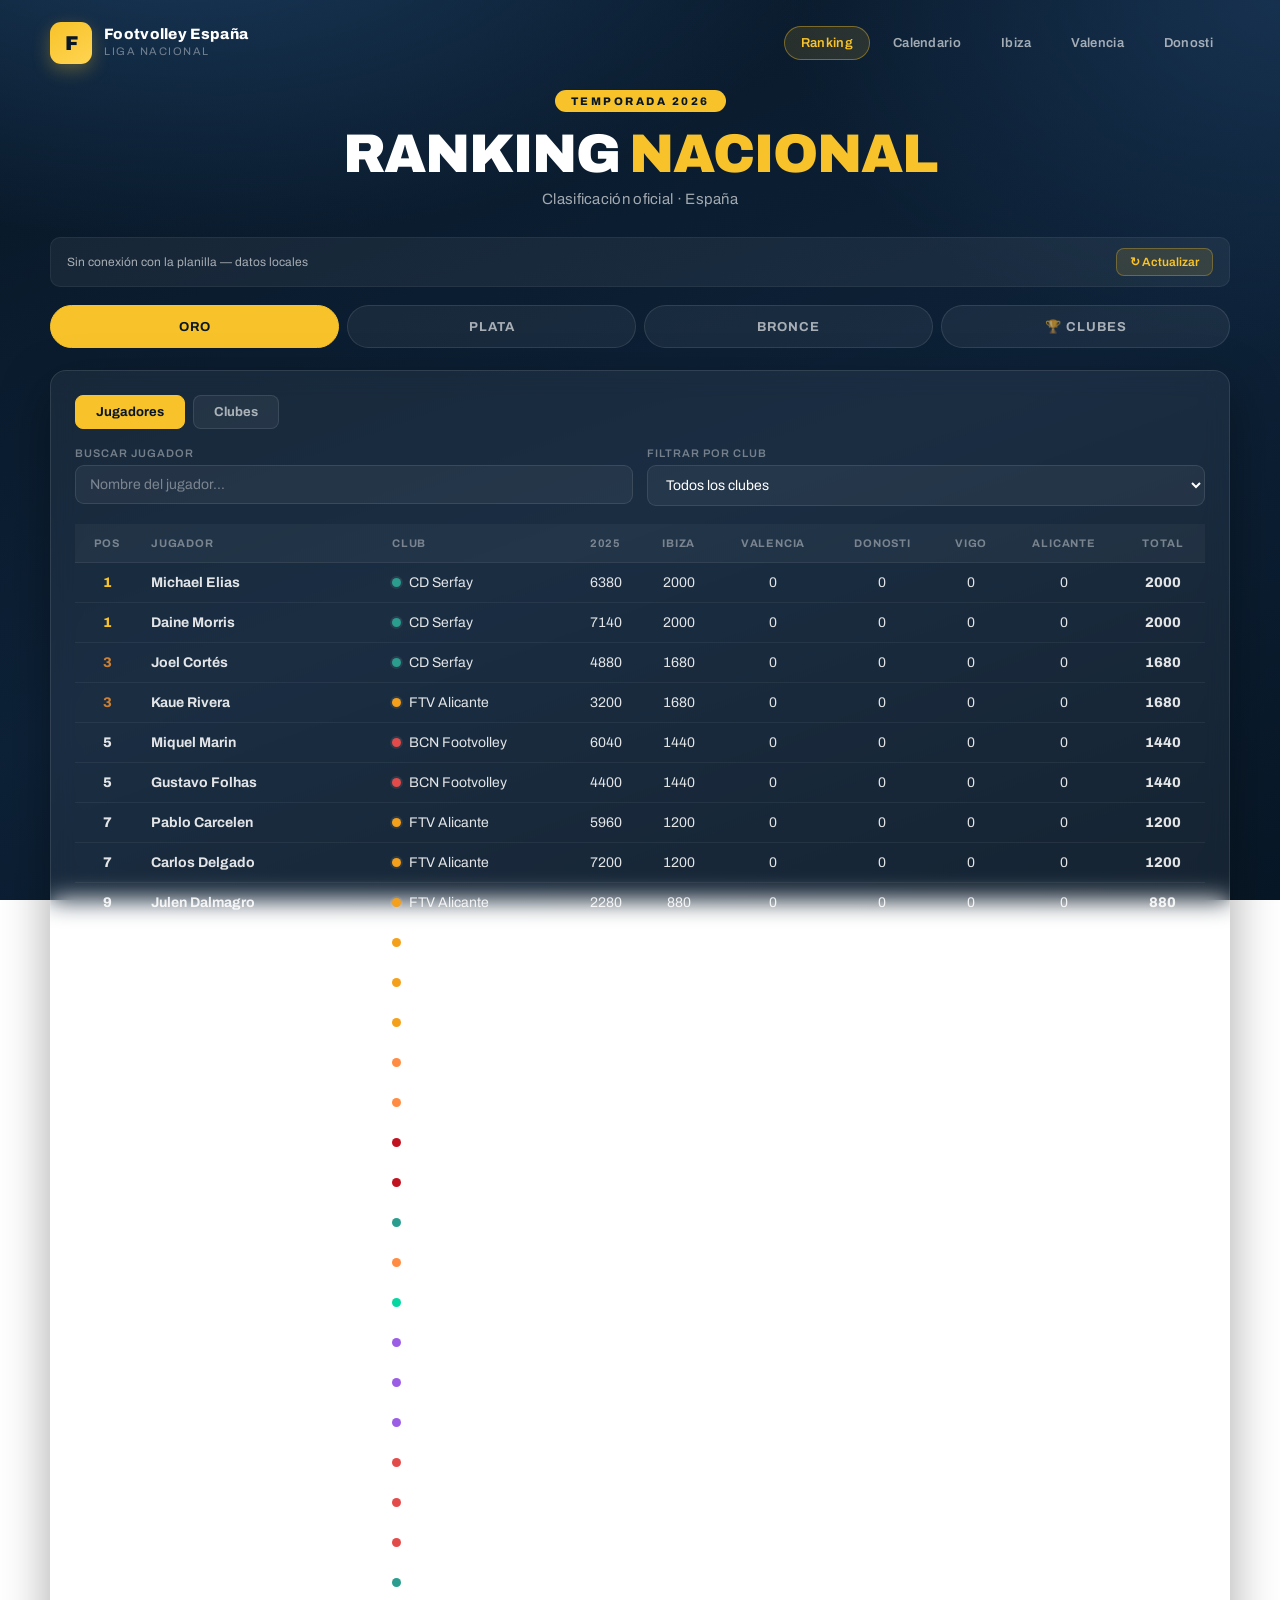
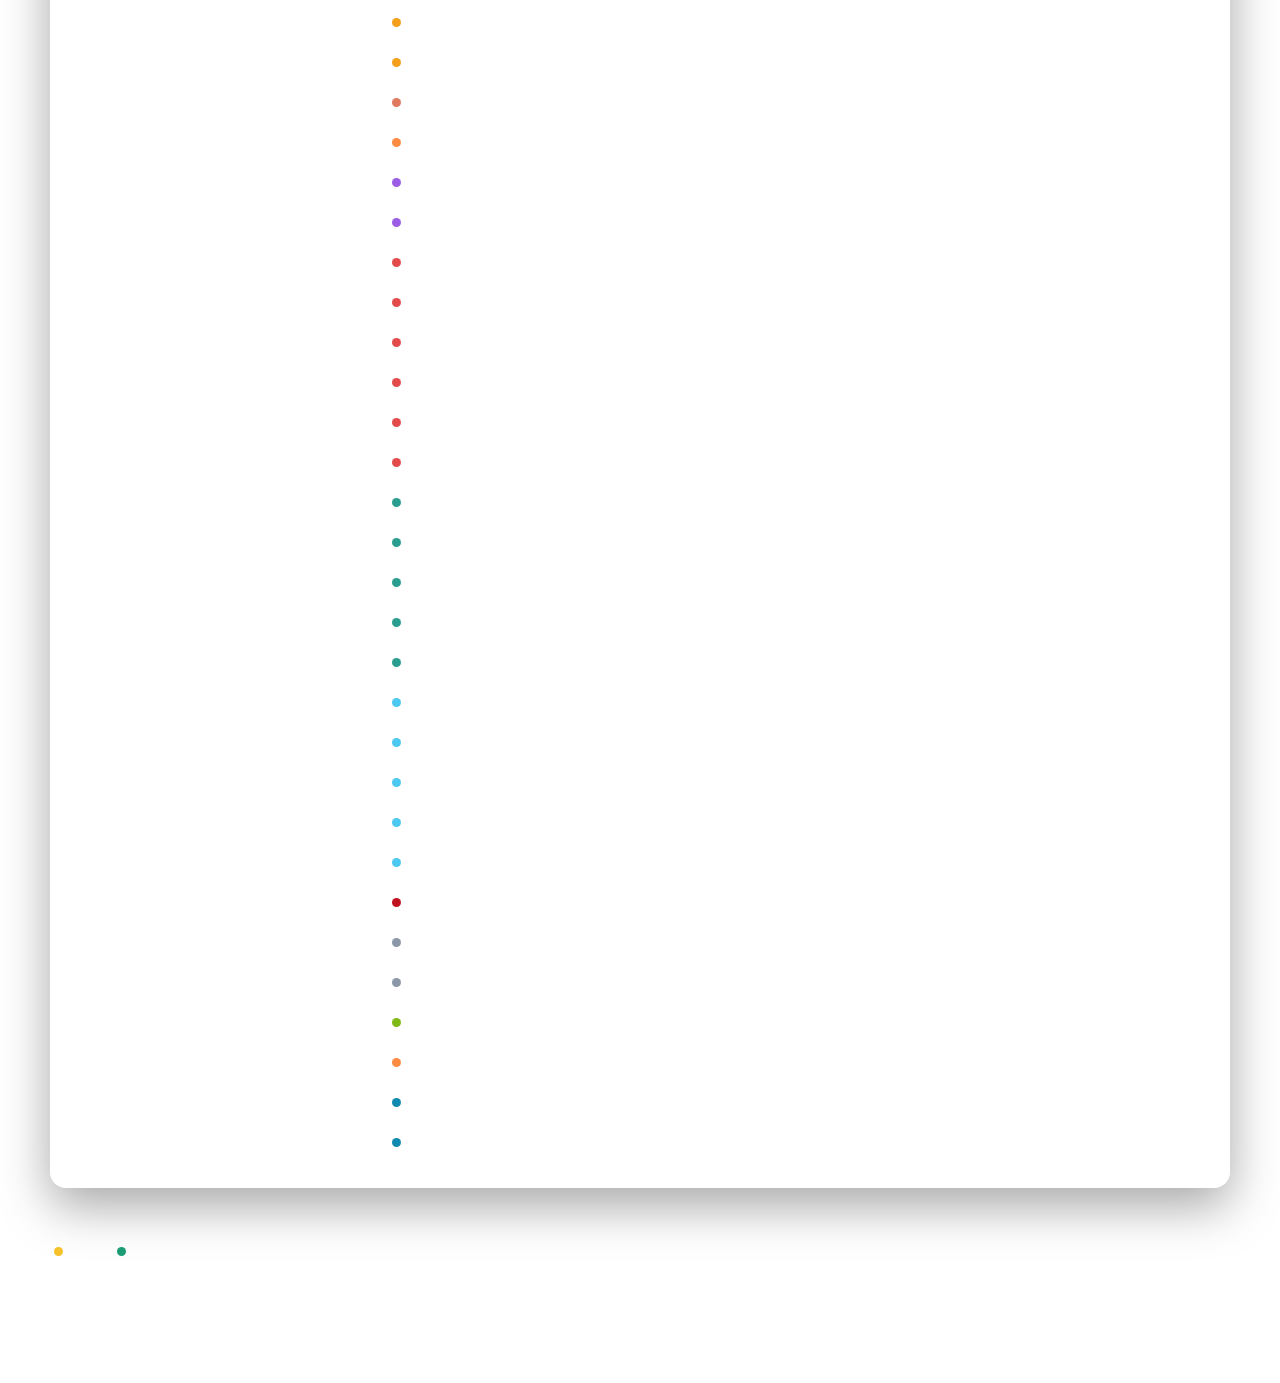
==== commit d25fdb16: "Add files via upload" ====
--- a/index.html
+++ b/index.html
@@ -42,6 +42,7 @@
                 <a href="calendario.html">Calendario</a>
                 <a href="etapa_ibiza.html">Ibiza</a>
                 <a href="etapa_alboraya.html">Valencia</a>
+                <a href="etapa_donosti.html">Donosti</a>
             </nav>
         </div>
 
@@ -396,13 +397,21 @@
                     });
                 });
             });
-            // MVP de cada etapa -> 880 · mayor participación femenina -> 740
-            (CLUB_BONUS.mvp || []).forEach(m => { if (m && m.club) ensure(m.club).mvp += 880; });
+            // MVP de cada etapa -> 880 sumados YA en la columna de esa etapa.
+            // c.mvp queda solo como dato informativo (no se vuelve a sumar al total).
+            (CLUB_BONUS.mvp || []).forEach(m => {
+                if (!m || !m.club) return;
+                const c = ensure(m.club);
+                c.mvp += 880;
+                const et = ETAPAS.find(e => e.label.toLowerCase() === (m.etapa || '').toLowerCase());
+                if (et) c.etapas[et.key] += 880;
+            });
             if (CLUB_BONUS.femClub) ensure(CLUB_BONUS.femClub).fem += 740;
 
             const arr = Object.values(clubs);
             arr.forEach(c => {
-                c.total = ETAPAS.reduce((s, e) => s + c.etapas[e.key], 0) + c.mvp + c.fem;
+                // etapas ya incluyen el MVP; total = etapas + fem
+                c.total = ETAPAS.reduce((s, e) => s + c.etapas[e.key], 0) + c.fem;
             });
             arr.sort((a, b) => b.total - a.total);
             let lt = null, lr = 0;
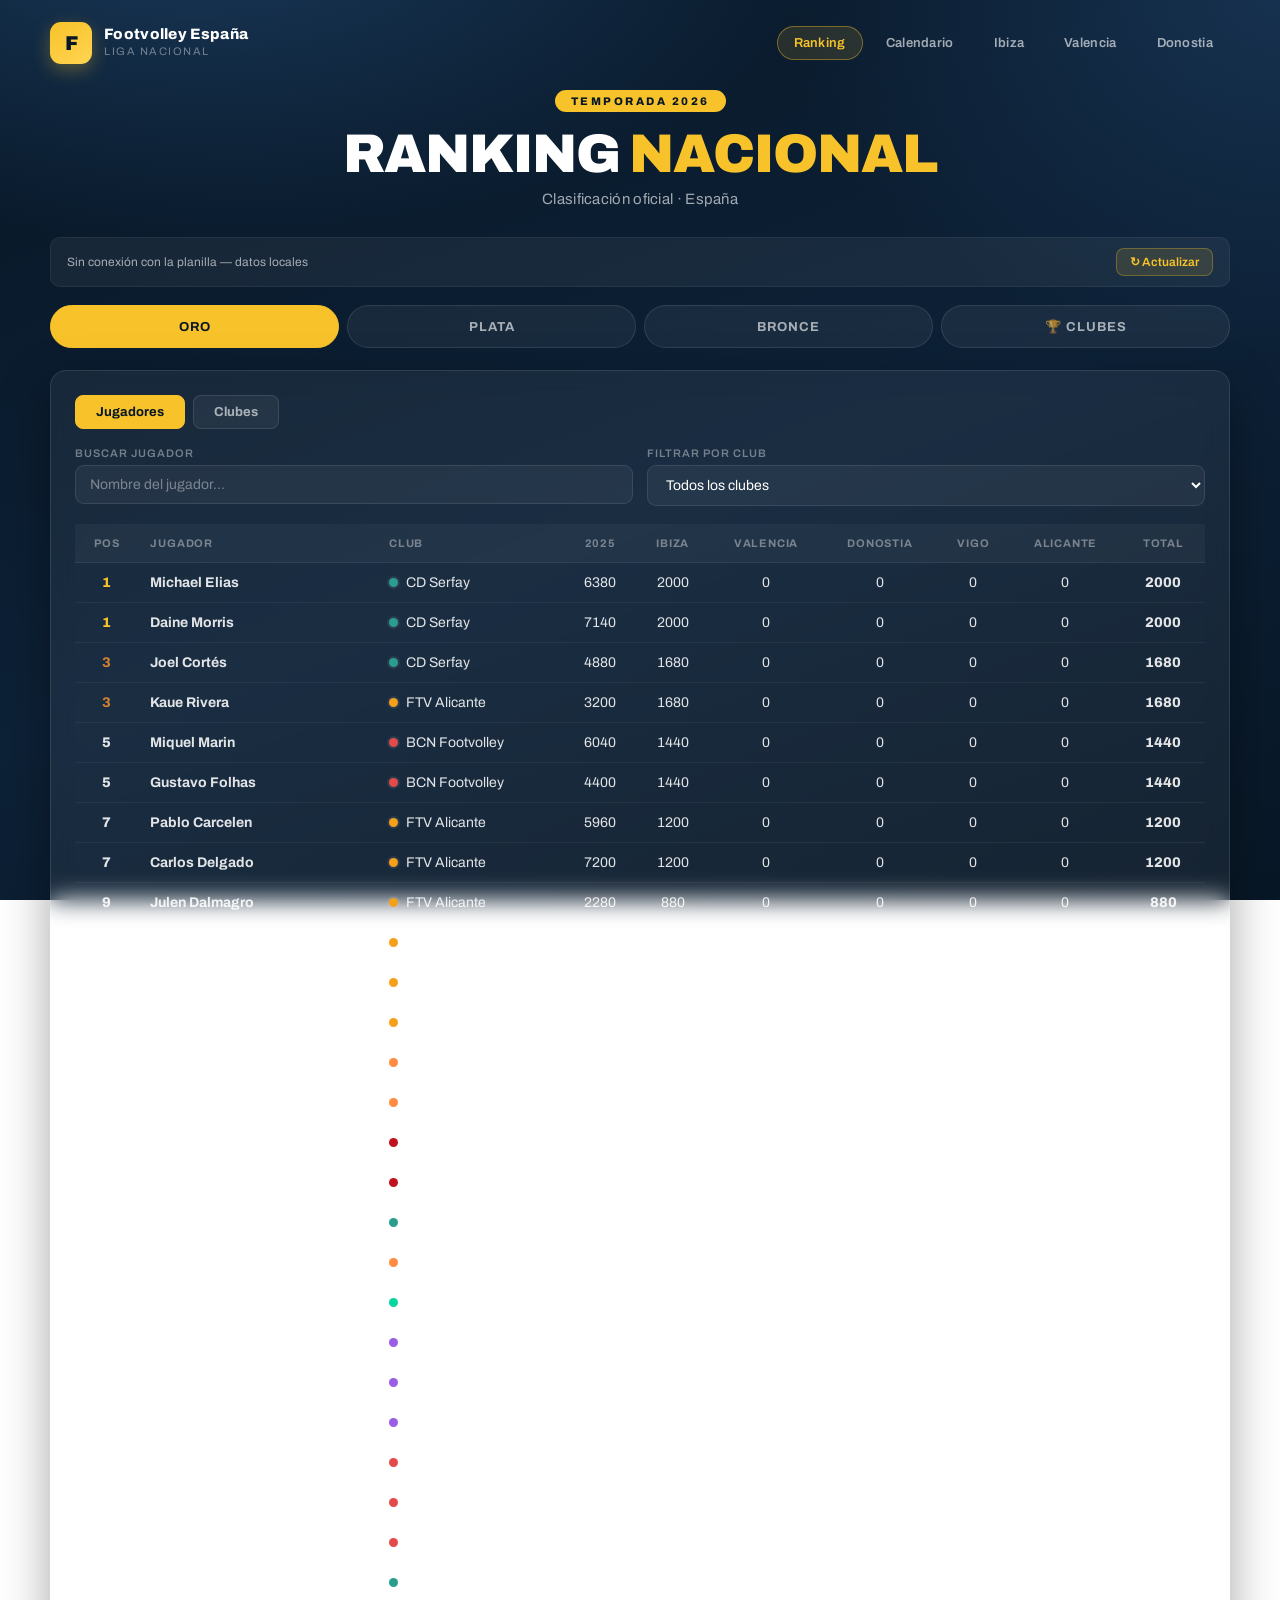
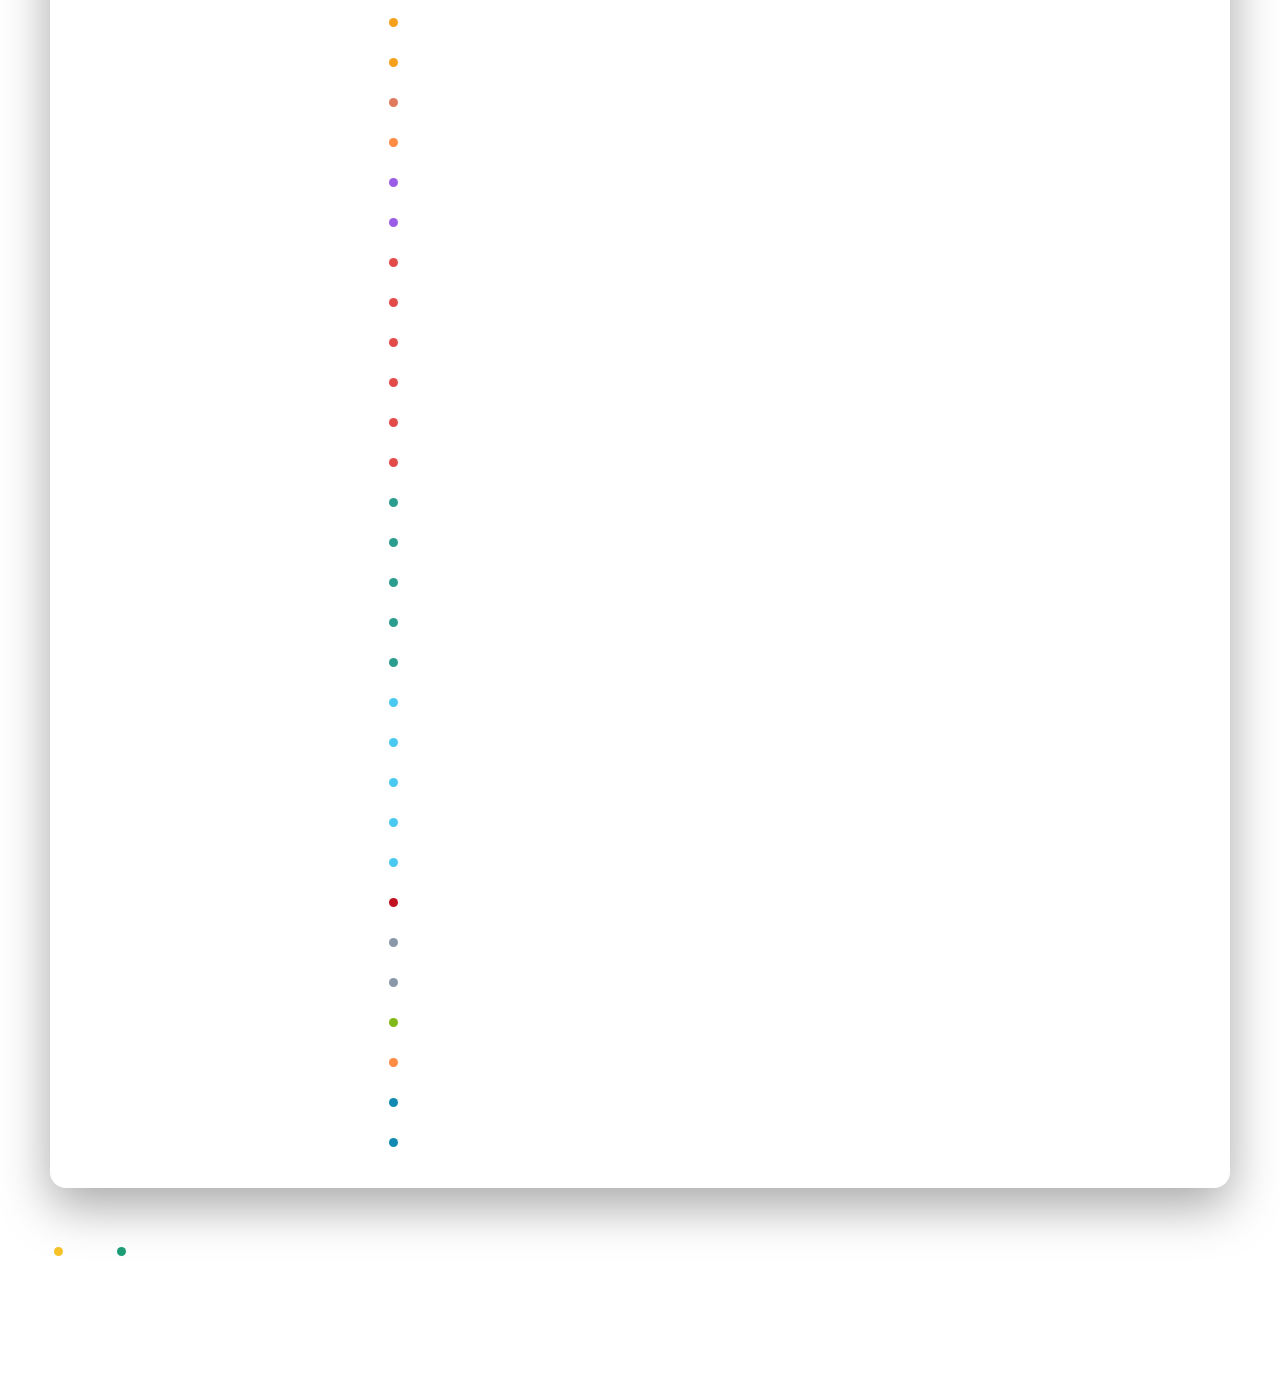
==== commit 8884cf63: "Add files via upload" ====
--- a/index.html
+++ b/index.html
@@ -42,7 +42,7 @@
                 <a href="calendario.html">Calendario</a>
                 <a href="etapa_ibiza.html">Ibiza</a>
                 <a href="etapa_alboraya.html">Valencia</a>
-                <a href="etapa_donosti.html">Donosti</a>
+                <a href="etapa_donosti.html">Donostia</a>
             </nav>
         </div>
 
@@ -91,7 +91,7 @@
                             <th class="sortable num" data-sort="points_2025">2025</th>
                             <th class="sortable num etapa-col" data-sort="etapa_1">Ibiza</th>
                             <th class="sortable num etapa-col" data-sort="etapa_2">Valencia</th>
-                            <th class="sortable num etapa-col" data-sort="etapa_3">Donosti</th>
+                            <th class="sortable num etapa-col" data-sort="etapa_3">Donostia</th>
                             <th class="sortable num etapa-col" data-sort="etapa_4">Vigo</th>
                             <th class="sortable num etapa-col" data-sort="etapa_5">Alicante</th>
                             <th class="sortable num" data-sort="total">Total</th>
@@ -369,7 +369,7 @@
         const ETAPAS = [
             { key: 'etapa_1', label: 'Ibiza' },
             { key: 'etapa_2', label: 'Valencia' },
-            { key: 'etapa_3', label: 'Donosti' },
+            { key: 'etapa_3', label: 'Donostia' },
             { key: 'etapa_4', label: 'Vigo' },
             { key: 'etapa_5', label: 'Alicante' }
         ];
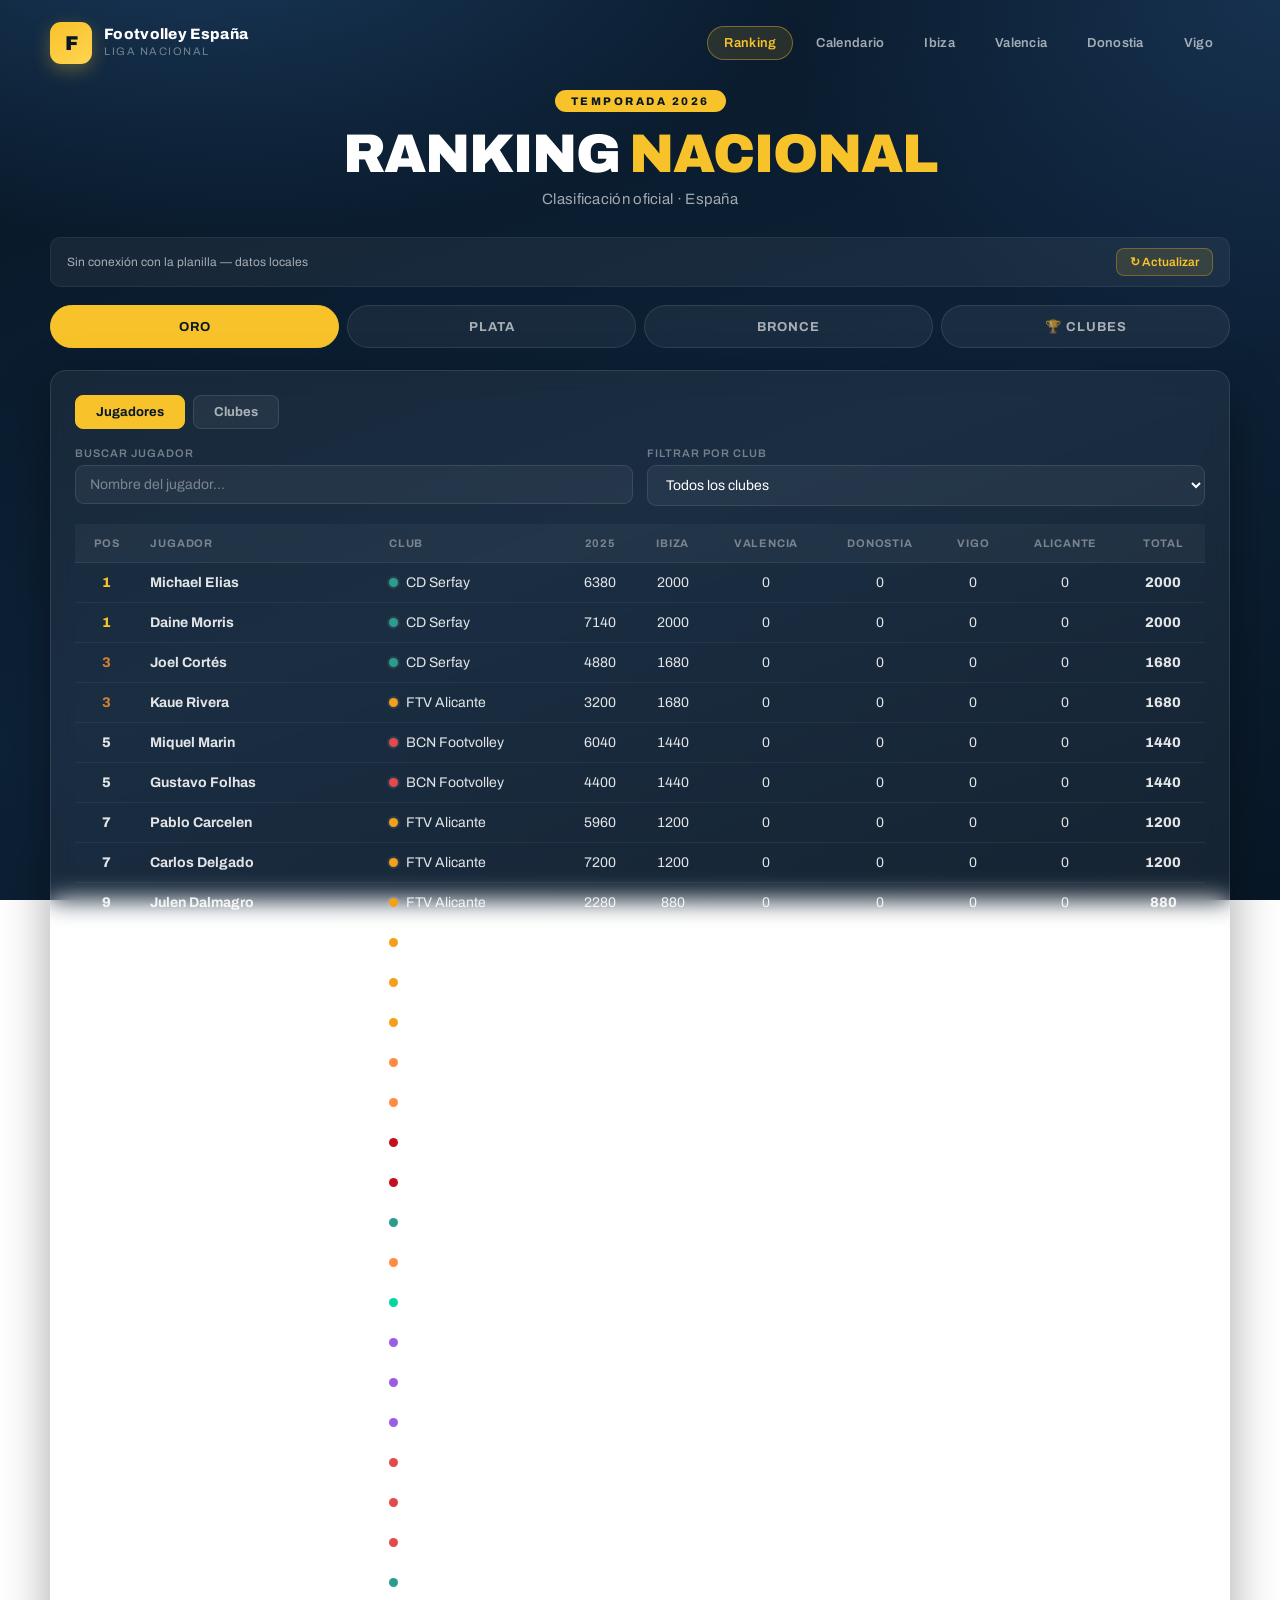
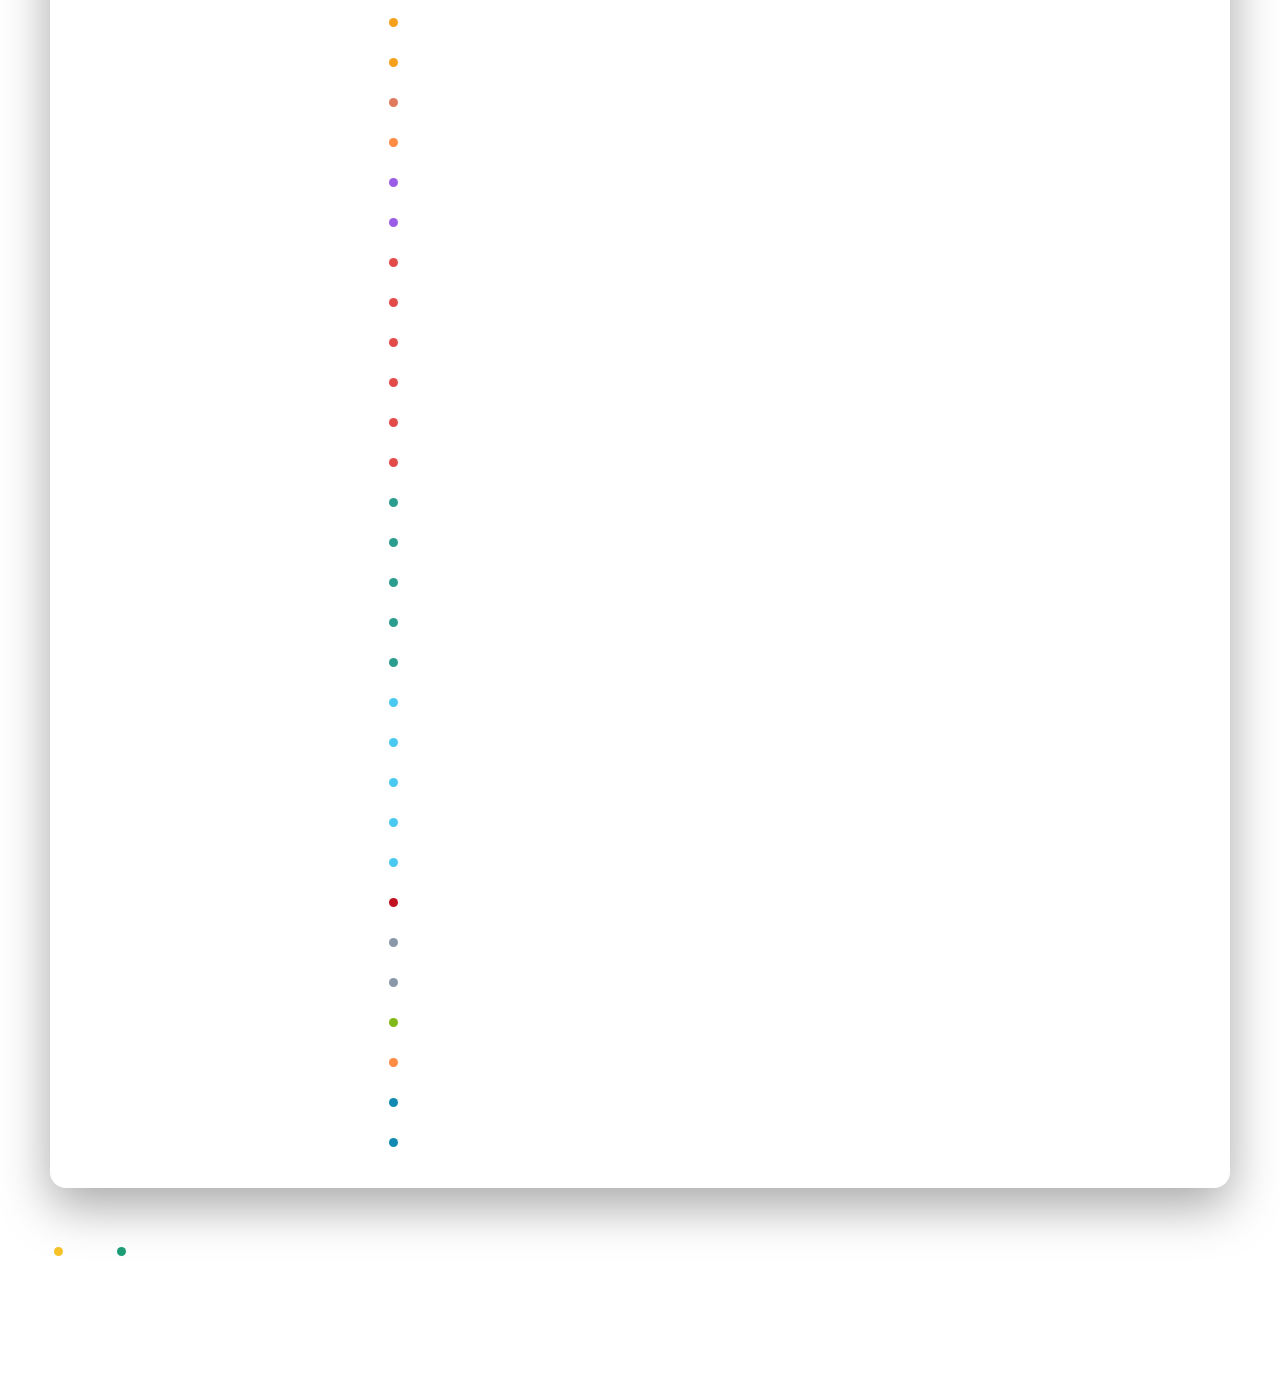
==== commit 53f99a3d: "Add files via upload" ====
--- a/index.html
+++ b/index.html
@@ -28,6 +28,14 @@
     <script async src="https://www.googletagmanager.com/gtag/js?id=G-XXXXXXXXXX"></script>
     <script>window.dataLayer=window.dataLayer||[];function gtag(){dataLayer.push(arguments);}gtag('js',new Date());gtag('config','G-XXXXXXXXXX');</script>
     -->
+    <!-- Google Analytics (GA4) -->
+    <script async src="https://www.googletagmanager.com/gtag/js?id=G-9WWQS95ZVC"></script>
+    <script>
+      window.dataLayer = window.dataLayer || [];
+      function gtag(){dataLayer.push(arguments);}
+      gtag('js', new Date());
+      gtag('config', 'G-9WWQS95ZVC');
+    </script>
 </head>
 <body>
     <div class="container">
@@ -43,6 +51,7 @@
                 <a href="etapa_ibiza.html">Ibiza</a>
                 <a href="etapa_alboraya.html">Valencia</a>
                 <a href="etapa_donosti.html">Donostia</a>
+                <a href="etapa_vigo.html">Vigo</a>
             </nav>
         </div>
 
@@ -154,8 +163,9 @@
             mvp: [
                 { etapa: 'Ibiza',    club: 'CD Serfay' },     // MVP: Daine Morris
                 { etapa: 'Valencia', club: 'FTV Alicante' },  // MVP: Kaue Rivera
+                { etapa: 'Donostia', club: 'CD Serfay' },      // MVP: Serfay
             ],
-            femClub: '' // sin participación femenina todavía
+            femClub: 'Donosti' // mayor participación femenina: 740 pts
         };
 
         // ============================================================
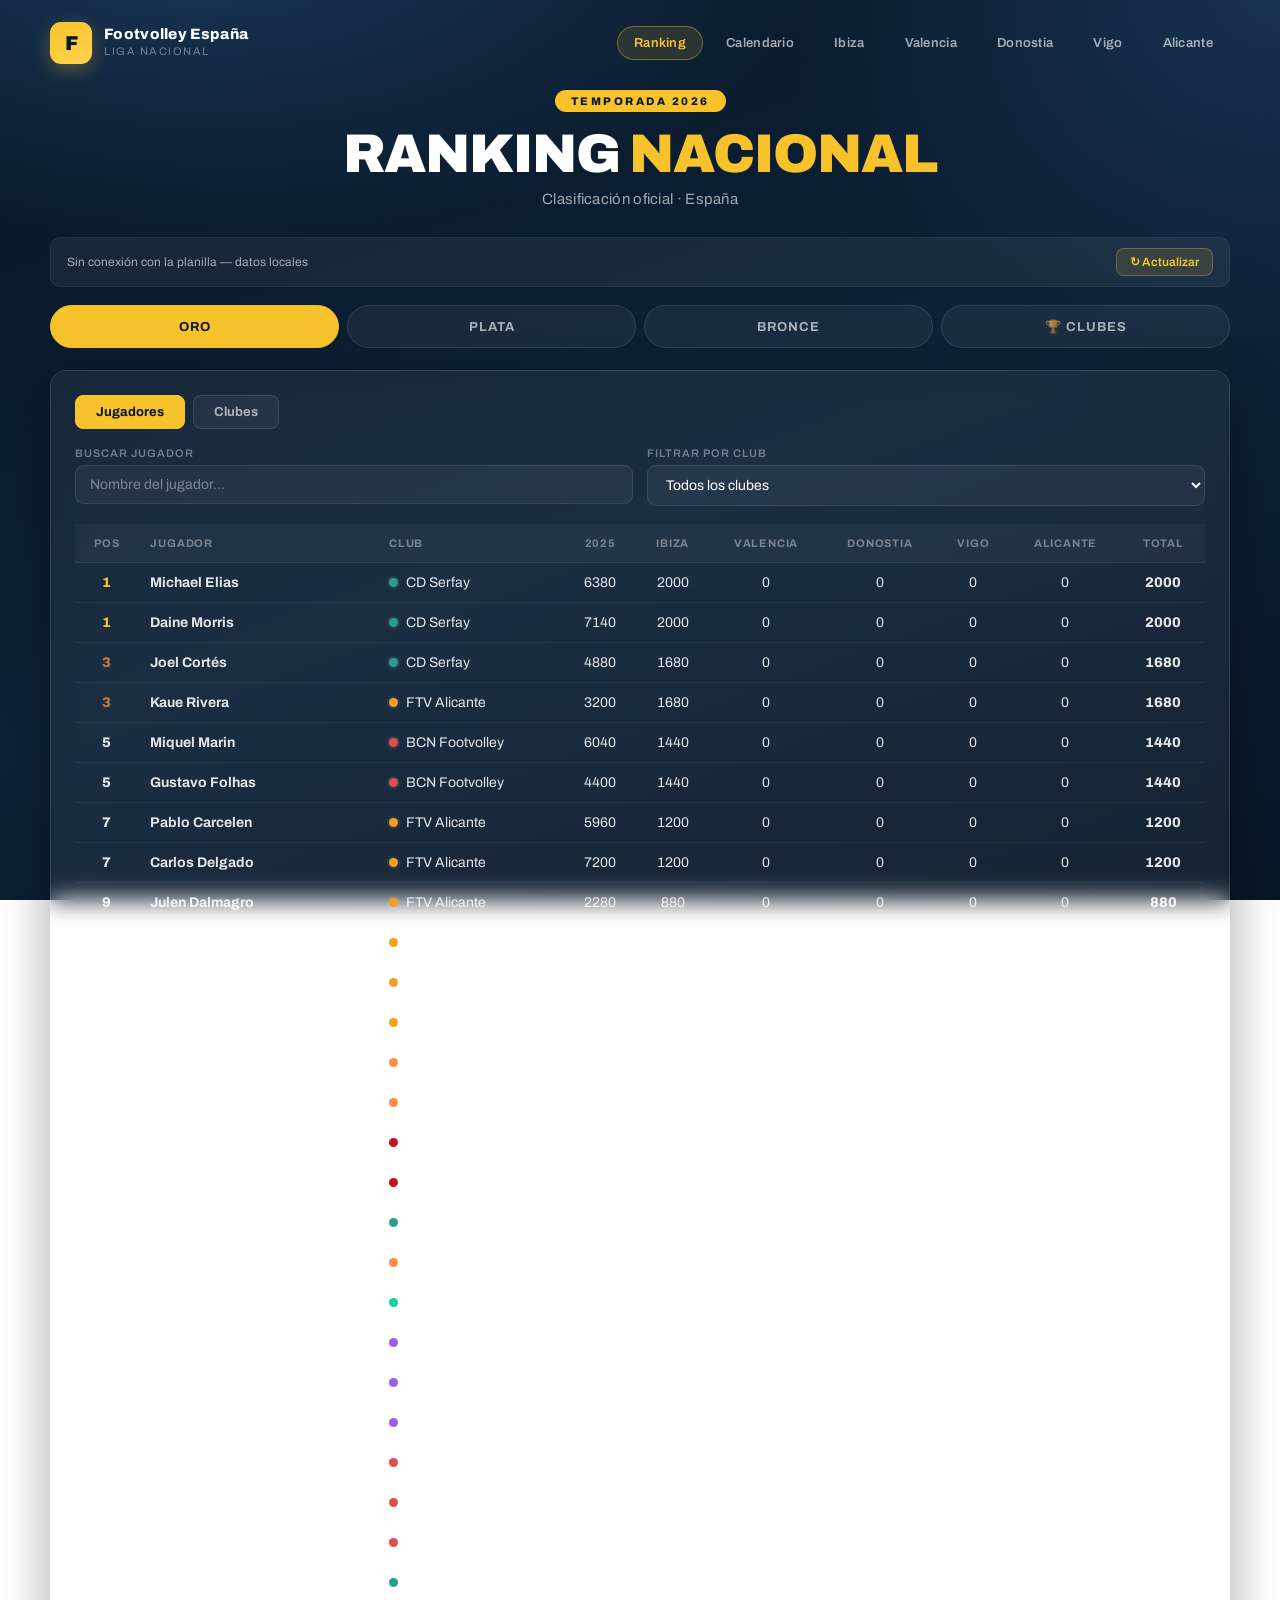
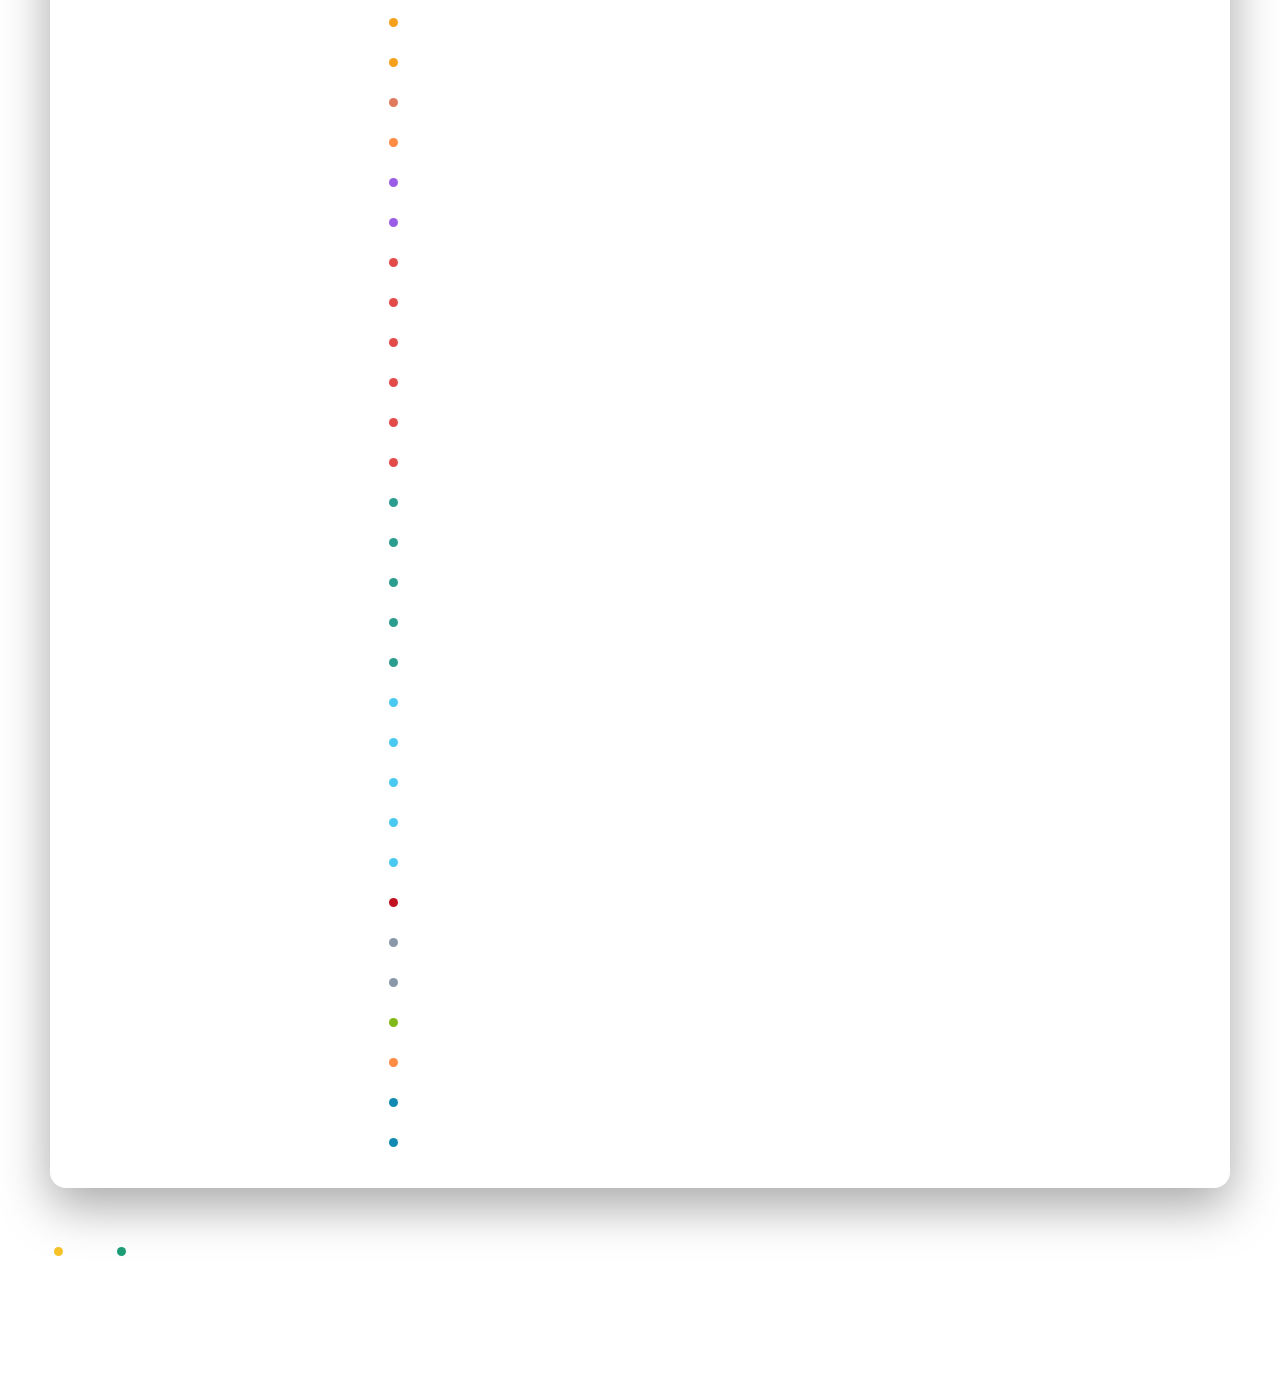
==== commit f0fb6335: "Add files via upload" ====
--- a/index.html
+++ b/index.html
@@ -52,6 +52,7 @@
                 <a href="etapa_alboraya.html">Valencia</a>
                 <a href="etapa_donosti.html">Donostia</a>
                 <a href="etapa_vigo.html">Vigo</a>
+            <a href="etapa_alicante.html">Alicante</a>
             </nav>
         </div>
 
@@ -164,6 +165,7 @@
                 { etapa: 'Ibiza',    club: 'CD Serfay' },     // MVP: Daine Morris
                 { etapa: 'Valencia', club: 'FTV Alicante' },  // MVP: Kaue Rivera
                 { etapa: 'Donostia', club: 'CD Serfay' },      // MVP: Serfay
+                { etapa: 'Vigo',     club: 'Valencia' },       // MVP: Valencia
             ],
             femClub: 'Donosti' // mayor participación femenina: 740 pts
         };
